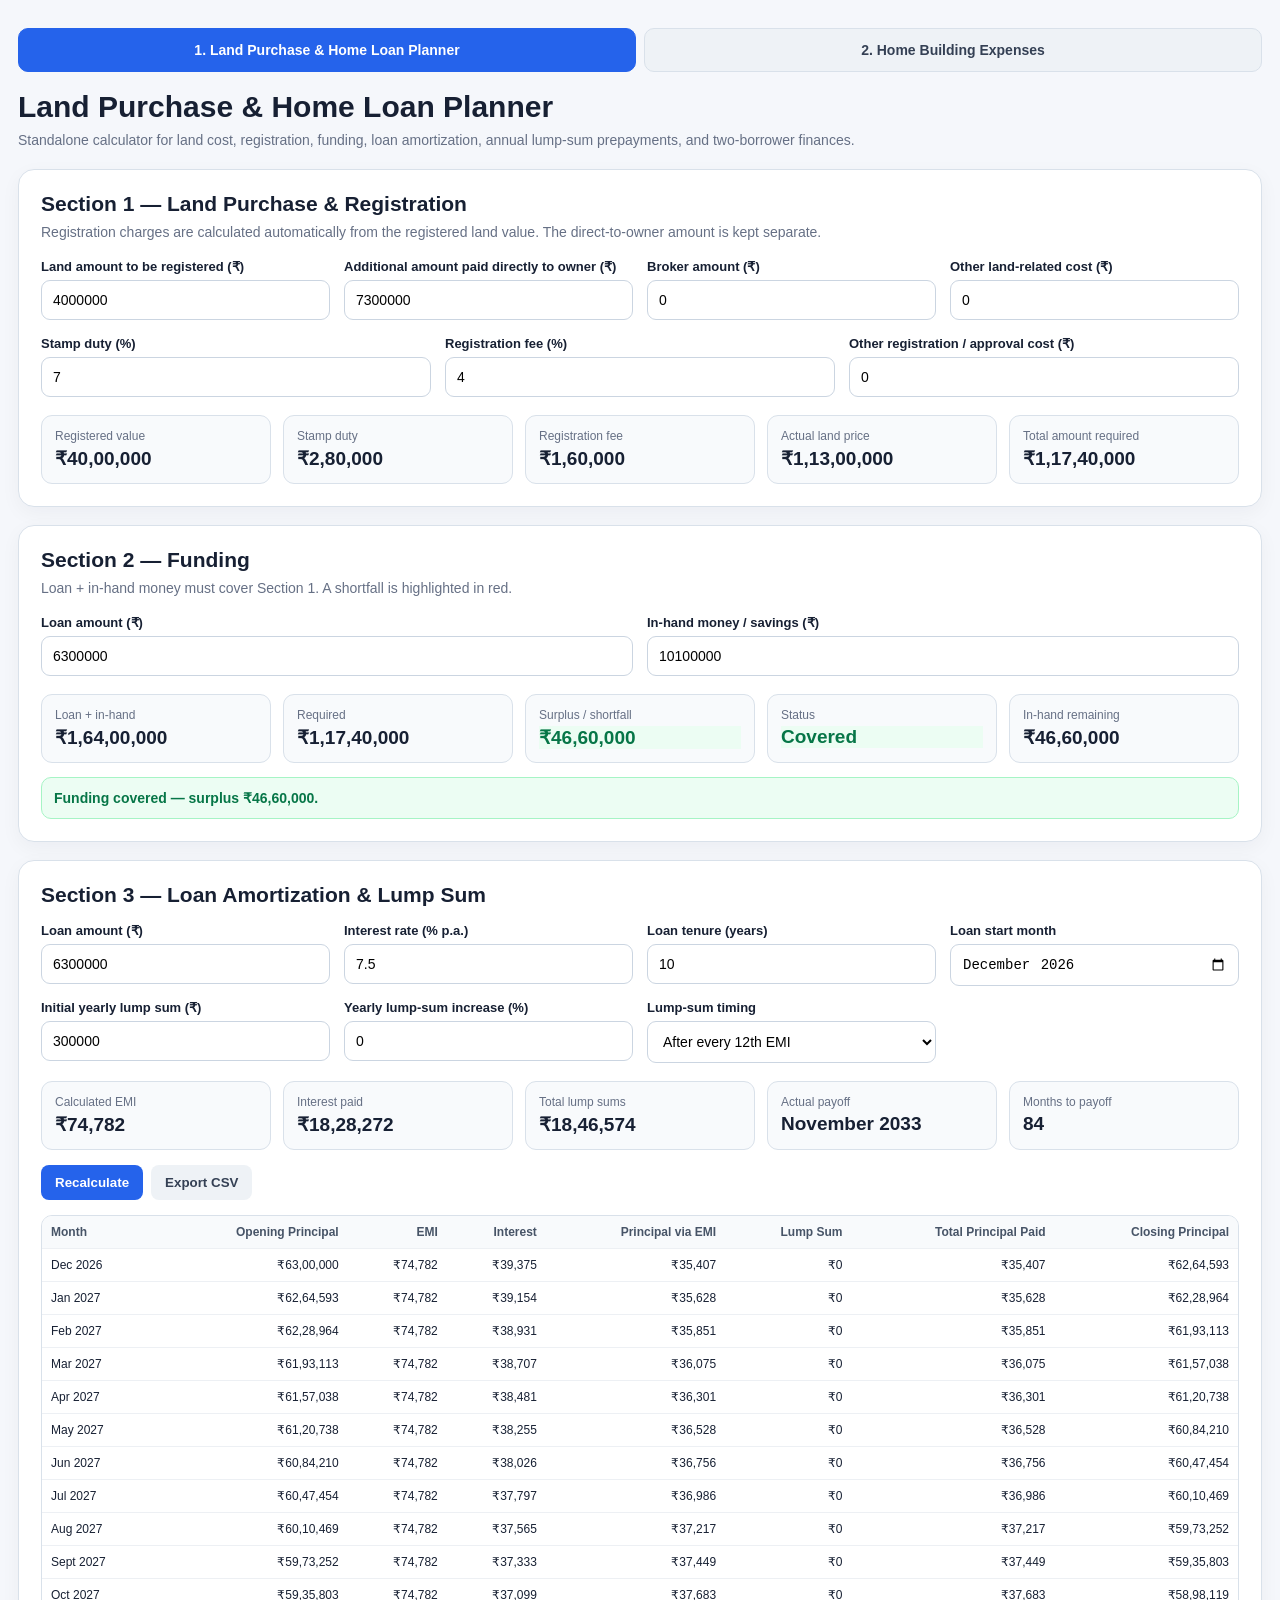
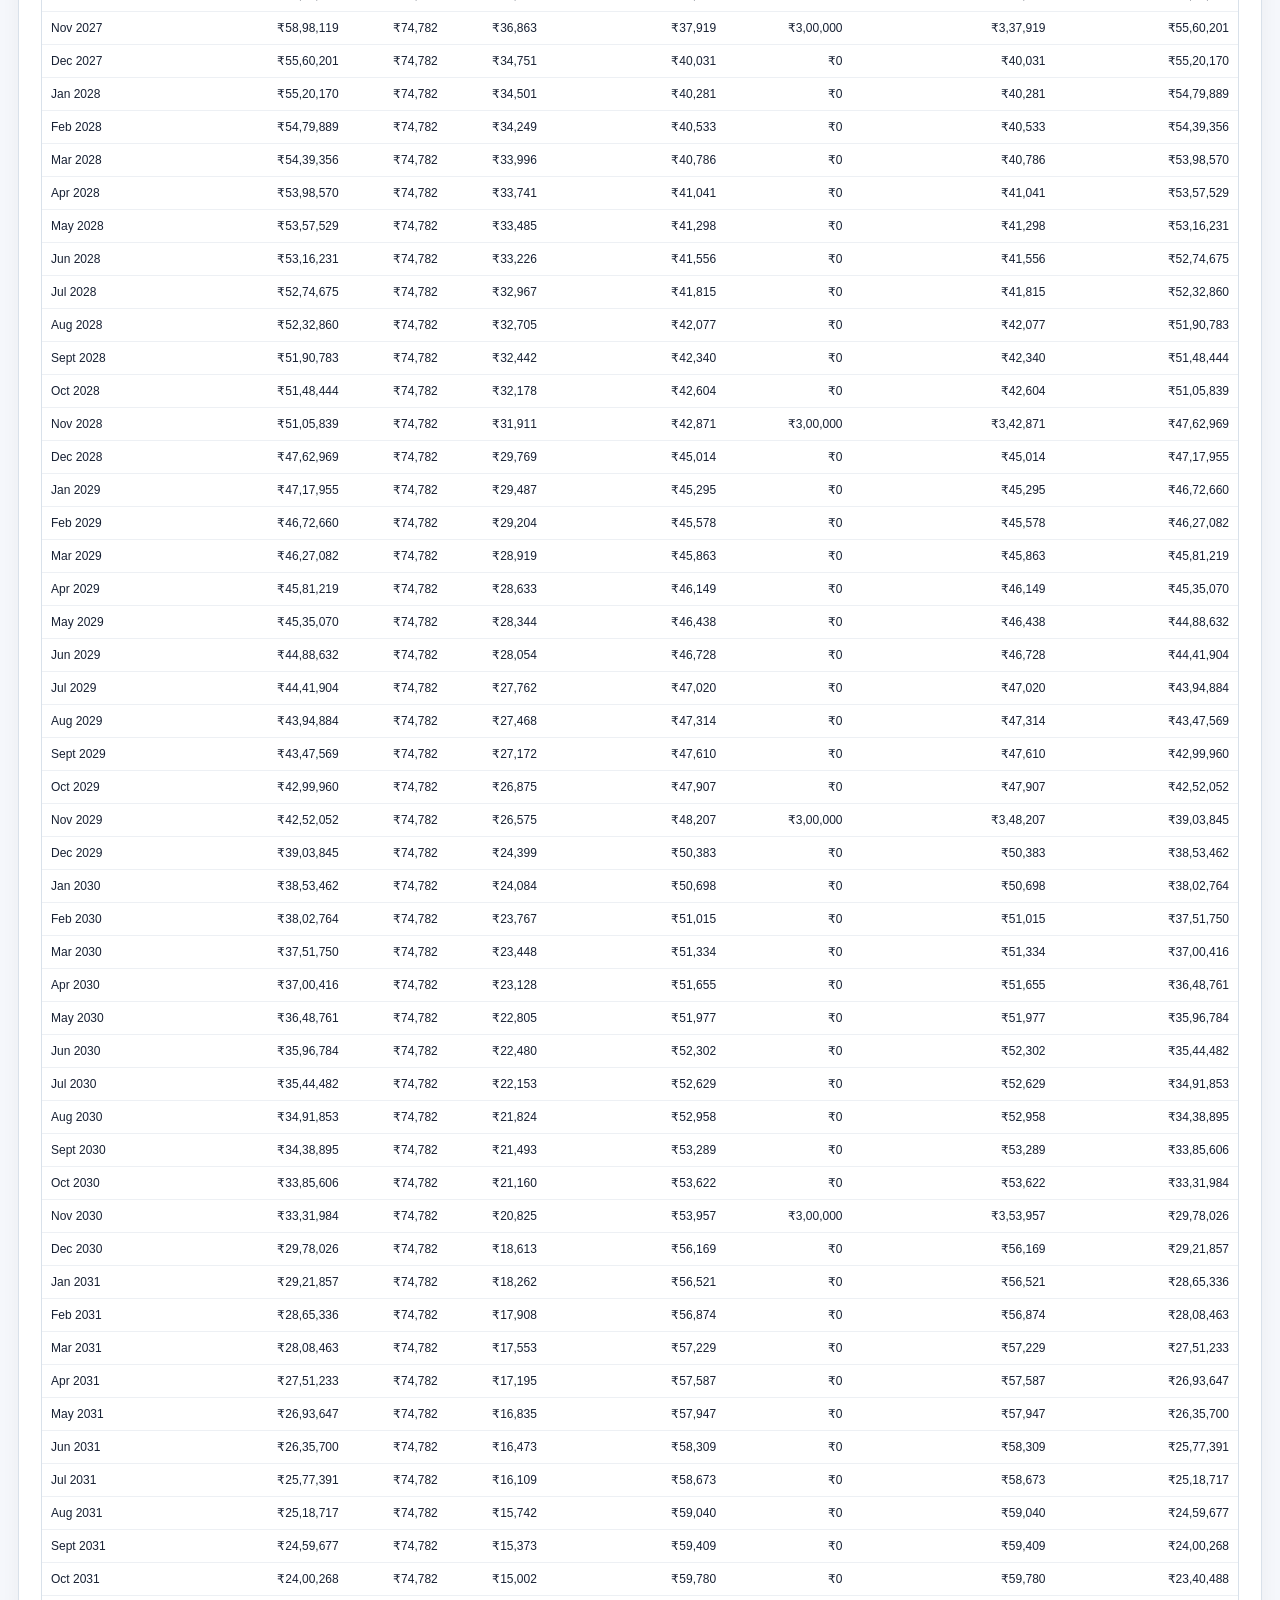
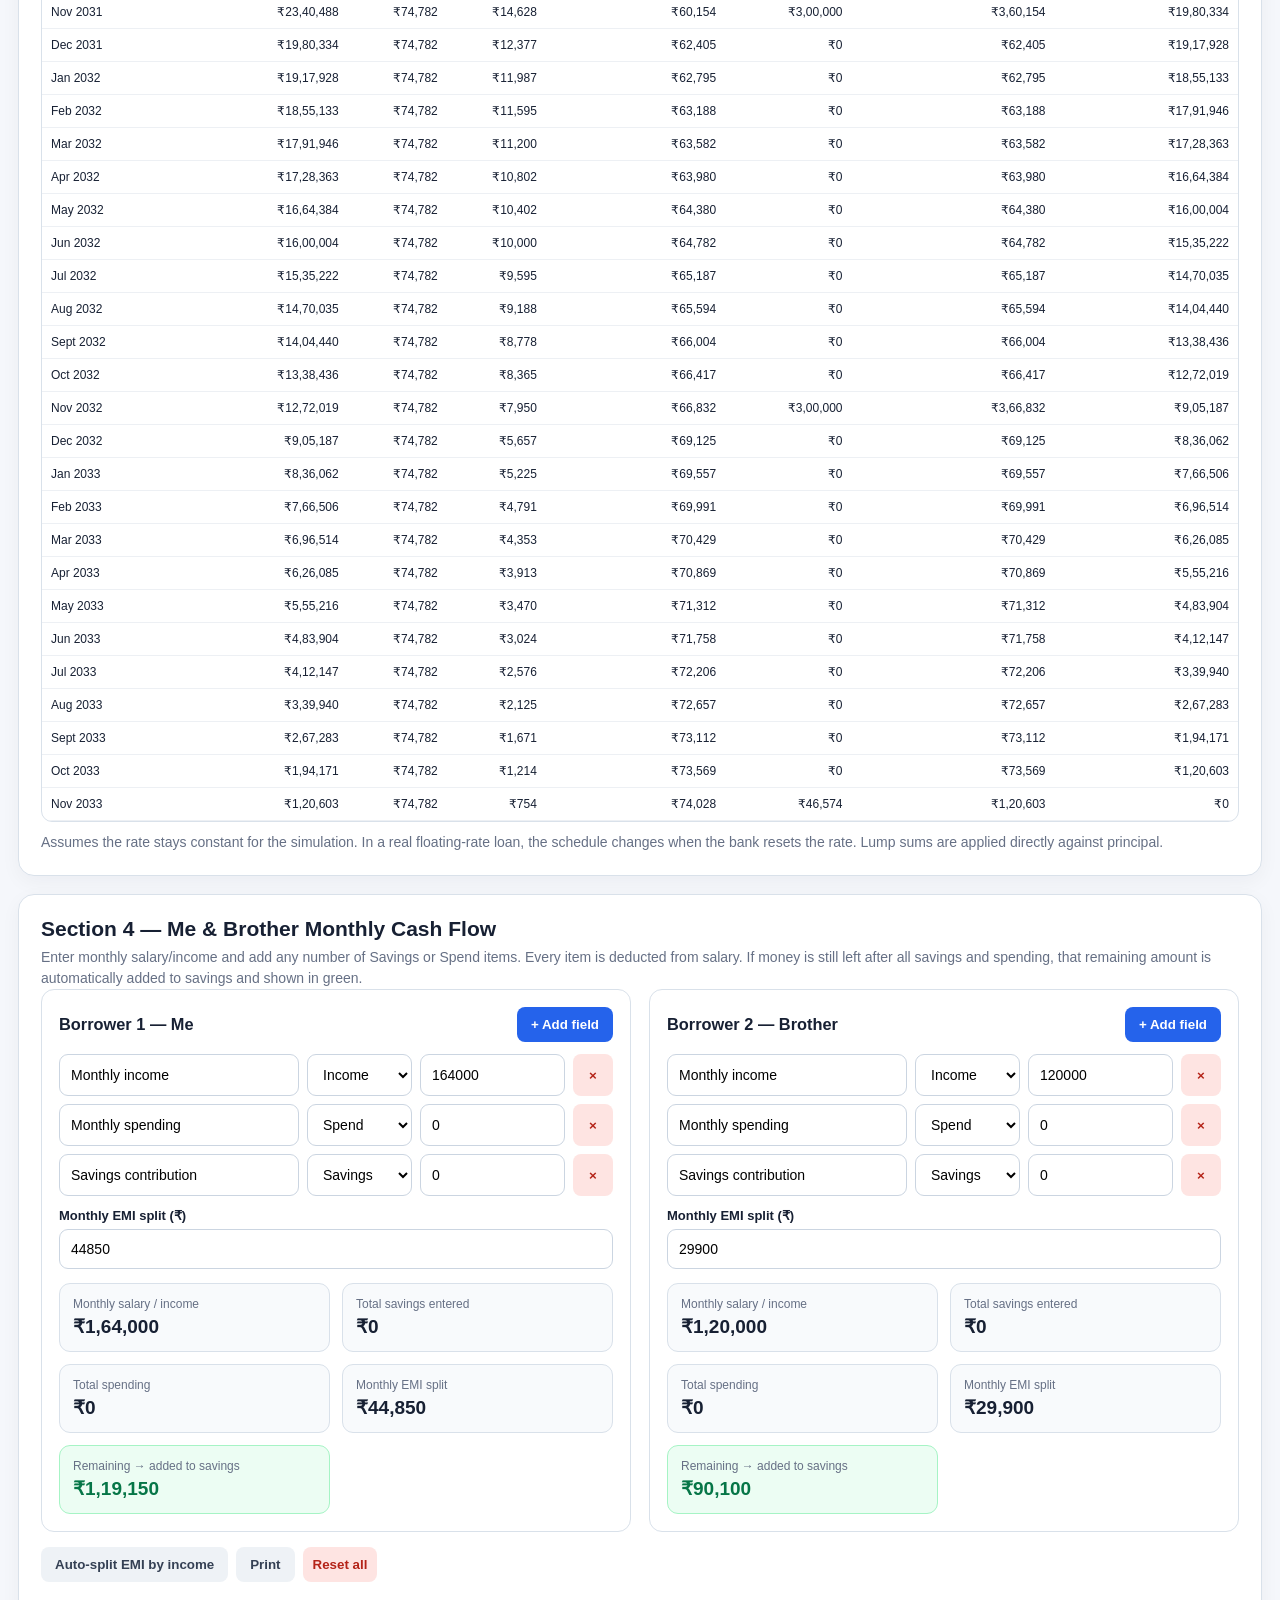
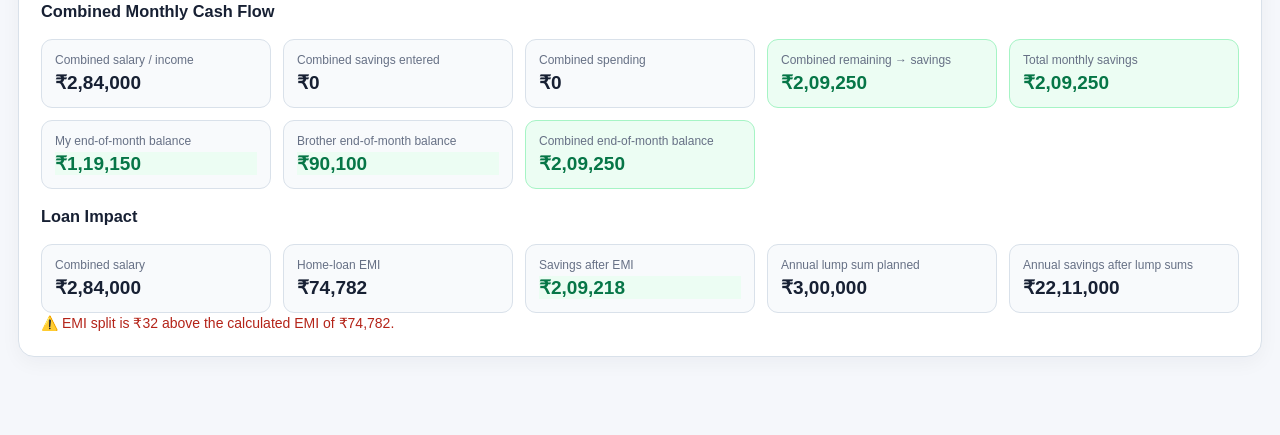
==== land_home_loan_planner.html @ 22c87922 "Add files via upload" ====
<!doctype html>
<html lang="en">
<head>
<meta charset="utf-8">
<meta name="viewport" content="width=device-width,initial-scale=1">
<title>Land & Home Loan Planner</title>
<style>
:root{--bg:#f5f7fb;--card:#fff;--ink:#172033;--muted:#667085;--line:#d9e1ea;--blue:#2563eb;--green:#067647;--red:#b42318}
*{box-sizing:border-box}body{margin:0;background:var(--bg);color:var(--ink);font:14px Segoe UI,Arial,sans-serif}.wrap{max-width:1300px;margin:0 auto;padding:28px 18px 60px}
h1{margin:0 0 6px;font-size:30px}h2{margin:0 0 6px;font-size:21px}.sub,.note{color:var(--muted);line-height:1.5}.section{background:var(--card);border:1px solid var(--line);border-radius:16px;padding:22px;margin:18px 0;box-shadow:0 6px 20px #1018280b}
.grid{display:grid;grid-template-columns:repeat(4,1fr);gap:14px;margin-top:16px}.grid2{display:grid;grid-template-columns:repeat(2,1fr);gap:14px;margin-top:16px}.grid3{display:grid;grid-template-columns:repeat(3,1fr);gap:14px;margin-top:16px}
label{display:block;font-weight:650;font-size:13px;margin-bottom:6px}input,select{width:100%;padding:11px;border:1px solid #cbd5e1;border-radius:9px;background:#fff;font-size:14px}
.summary{display:grid;grid-template-columns:repeat(5,1fr);gap:12px;margin-top:18px}.metric{background:#f8fafc;border:1px solid var(--line);border-radius:11px;padding:13px}.metric .l{font-size:12px;color:var(--muted)}.metric .v{font-size:19px;font-weight:750;margin-top:4px}.good{color:var(--green)!important;background:#ecfdf3!important;border-color:#a6f4c5!important}.bad{color:var(--red)!important;background:#fef3f2!important;border-color:#fecdca!important}
.status{margin-top:14px;padding:12px;border-radius:10px;font-weight:650}.status.good{color:var(--green);background:#ecfdf3;border:1px solid #a6f4c5}.status.bad{color:var(--red);background:#fef3f2;border:1px solid #fecdca}
.toolbar{display:flex;gap:8px;margin:15px 0;flex-wrap:wrap}button{border:0;border-radius:8px;padding:10px 14px;font-weight:700;background:var(--blue);color:#fff;cursor:pointer}button.secondary{background:#eef2f6;color:#344054}button.danger{background:#fee4e2;color:var(--red);padding:7px 10px}
.table{overflow:auto;border:1px solid var(--line);border-radius:11px}table{border-collapse:collapse;width:100%;min-width:1000px}th,td{padding:9px;border-bottom:1px solid #edf0f4;text-align:right;font-size:12px;white-space:nowrap}th{background:#f8fafc;color:#475467;position:sticky;top:0}th:first-child,td:first-child{text-align:left}.total td{font-weight:800;background:#f8fafc}
.people{display:grid;grid-template-columns:1fr 1fr;gap:18px}.person{border:1px solid var(--line);border-radius:13px;padding:17px}.head{display:flex;justify-content:space-between;align-items:center;margin-bottom:12px}.head h3{margin:0}.row{display:grid;grid-template-columns:1fr 105px 145px 40px;gap:8px;margin:8px 0}
html{-webkit-text-size-adjust:100%;overflow-y:scroll}.wrap>*{min-width:0}.person,.grid>div,.grid2>div,.grid3>div{min-width:0}
.nav{display:flex;gap:8px;margin:0 0 18px;flex-wrap:wrap}.nav a{flex:1 1 240px;text-align:center;padding:13px 16px;border-radius:10px;font-weight:700;text-decoration:none;background:#eef2f6;color:#344054;border:1px solid var(--line)}.nav a.active{background:var(--blue);color:#fff;border-color:var(--blue)}.nav a:focus-visible,button:focus-visible,input:focus-visible,select:focus-visible{outline:3px solid #93c5fd;outline-offset:1px}
@media(max-width:1000px){.grid,.summary{grid-template-columns:repeat(2,1fr)}.people{grid-template-columns:1fr}.wrap{padding:20px 14px 48px}}
@media(max-width:600px){.grid,.grid2,.grid3,.summary{grid-template-columns:1fr}.section{padding:16px;border-radius:12px}h1{font-size:23px}h2{font-size:18px}input,select{font-size:16px;min-height:44px}button{min-height:44px}.toolbar button{flex:1 1 140px}.metric .v{font-size:17px}.row{grid-template-columns:1fr 1fr 44px}.row input:first-child{grid-column:1/-1}.person .summary{grid-template-columns:1fr!important}}
@media print{.nav,.toolbar{display:none}body{background:#fff}.section{box-shadow:none;break-inside:avoid}}
</style>
</head>
<body>
<div class="wrap">
<nav class="nav" aria-label="Pages">
<a class="active" href="land_home_loan_planner.html" aria-current="page">1. Land Purchase &amp; Home Loan Planner</a>
<a href="home_building_expenses.html">2. Home Building Expenses</a>
</nav>
<h1>Land Purchase & Home Loan Planner</h1>
<div class="sub">Standalone calculator for land cost, registration, funding, loan amortization, annual lump-sum prepayments, and two-borrower finances.</div>

<section class="section">
<h2>Section 1 — Land Purchase & Registration</h2>
<div class="note">Registration charges are calculated automatically from the registered land value. The direct-to-owner amount is kept separate.</div>
<div class="grid">
<div><label>Land amount to be registered (₹)</label><input id="registered" type="number" value="4000000"></div>
<div><label>Additional amount paid directly to owner (₹)</label><input id="direct" type="number" value="7300000"></div>
<div><label>Broker amount (₹)</label><input id="broker" type="number" value="0"></div>
<div><label>Other land-related cost (₹)</label><input id="otherLand" type="number" value="0"></div>
</div>
<div class="grid3">
<div><label>Stamp duty (%)</label><input id="stamp" type="number" step=".01" value="7"></div>
<div><label>Registration fee (%)</label><input id="regfee" type="number" step=".01" value="4"></div>
<div><label>Other registration / approval cost (₹)</label><input id="otherReg" type="number" value="0"></div>
</div>
<div class="summary">
<div class="metric"><div class="l">Registered value</div><div class="v" id="sReg">₹0</div></div>
<div class="metric"><div class="l">Stamp duty</div><div class="v" id="sStamp">₹0</div></div>
<div class="metric"><div class="l">Registration fee</div><div class="v" id="sFee">₹0</div></div>
<div class="metric"><div class="l">Actual land price</div><div class="v" id="sLand">₹0</div></div>
<div class="metric"><div class="l">Total amount required</div><div class="v" id="sTotal">₹0</div></div>
</div>
</section>

<section class="section">
<h2>Section 2 — Funding</h2>
<div class="note">Loan + in-hand money must cover Section 1. A shortfall is highlighted in red.</div>
<div class="grid2">
<div><label>Loan amount (₹)</label><input id="loanFund" type="number" value="6300000"></div>
<div><label>In-hand money / savings (₹)</label><input id="cash" type="number" value="10100000"></div>
</div>
<div class="summary">
<div class="metric"><div class="l">Loan + in-hand</div><div class="v" id="sFunds">₹0</div></div>
<div class="metric"><div class="l">Required</div><div class="v" id="sReq">₹0</div></div>
<div class="metric"><div class="l">Surplus / shortfall</div><div class="v" id="sGap">₹0</div></div>
<div class="metric"><div class="l">Status</div><div class="v" id="sStatus">—</div></div>
<div class="metric"><div class="l">In-hand remaining</div><div class="v" id="sRemain">₹0</div></div>
</div>
<div id="fundStatus" class="status good">—</div>
</section>

<section class="section">
<h2>Section 3 — Loan Amortization & Lump Sum</h2>
<div class="grid">
<div><label>Loan amount (₹)</label><input id="loan" type="number" value="6300000"></div>
<div><label>Interest rate (% p.a.)</label><input id="rate" type="number" step=".01" value="7.5"></div>
<div><label>Loan tenure (years)</label><input id="years" type="number" value="10"></div>
<div><label>Loan start month</label><input id="start" type="month" value="2026-12"></div>
<div><label>Initial yearly lump sum (₹)</label><input id="lump" type="number" value="300000"></div>
<div><label>Yearly lump-sum increase (%)</label><input id="increase" type="number" step=".1" min="0" max="100" value="0"></div>
<div><label>Lump-sum timing</label><select id="timing"><option value="anniversary">After every 12th EMI</option><option value="calendar">After December EMI</option></select></div>
</div>
<div class="summary">
<div class="metric"><div class="l">Calculated EMI</div><div class="v" id="emi">₹0</div></div>
<div class="metric"><div class="l">Interest paid</div><div class="v" id="interest">₹0</div></div>
<div class="metric"><div class="l">Total lump sums</div><div class="v" id="lumpTotal">₹0</div></div>
<div class="metric"><div class="l">Actual payoff</div><div class="v" id="payoff">—</div></div>
<div class="metric"><div class="l">Months to payoff</div><div class="v" id="months">—</div></div>
</div>
<div class="toolbar"><button onclick="calculate()">Recalculate</button><button class="secondary" onclick="csv()">Export CSV</button></div>
<div class="table"><table id="amort"><thead><tr>
<th>Month</th><th>Opening Principal</th><th>EMI</th><th>Interest</th><th>Principal via EMI</th><th>Lump Sum</th><th>Total Principal Paid</th><th>Closing Principal</th>
</tr></thead><tbody></tbody></table></div>
<div class="note" style="margin-top:10px">Assumes the rate stays constant for the simulation. In a real floating-rate loan, the schedule changes when the bank resets the rate. Lump sums are applied directly against principal.</div>
</section>

<section class="section">
<h2>Section 4 — Me & Brother Monthly Cash Flow</h2>
<div class="note">Enter monthly salary/income and add any number of Savings or Spend items. Every item is deducted from salary. If money is still left after all savings and spending, that remaining amount is automatically added to savings and shown in green.</div>

<div class="people">
<div class="person">
  <div class="head"><h3>Borrower 1 — Me</h3><button onclick="addRow('me')">+ Add field</button></div>
  <div id="meRows"></div>
  <div style="margin-top:12px"><label>Monthly EMI split (₹)</label><input id="meEmiInput" type="number" min="0" step="1000" value="44850" oninput="refreshCashFlow()"></div>
  <div class="summary" style="grid-template-columns:repeat(2,1fr);margin-top:14px">
    <div class="metric"><div class="l">Monthly salary / income</div><div class="v" id="meIncome">₹0</div></div>
    <div class="metric"><div class="l">Total savings entered</div><div class="v" id="meSavings">₹0</div></div>
    <div class="metric"><div class="l">Total spending</div><div class="v" id="meSpend">₹0</div></div>
    <div class="metric"><div class="l">Monthly EMI split</div><div class="v" id="meEmiSplit">₹0</div></div>
    <div class="metric good"><div class="l">Remaining → added to savings</div><div class="v" id="meRemaining">₹0</div></div>
  </div>
</div>

<div class="person">
  <div class="head"><h3>Borrower 2 — Brother</h3><button onclick="addRow('brother')">+ Add field</button></div>
  <div id="brotherRows"></div>
  <div style="margin-top:12px"><label>Monthly EMI split (₹)</label><input id="brotherEmiInput" type="number" min="0" step="1000" value="29900" oninput="refreshCashFlow()"></div>
  <div class="summary" style="grid-template-columns:repeat(2,1fr);margin-top:14px">
    <div class="metric"><div class="l">Monthly salary / income</div><div class="v" id="brotherIncome">₹0</div></div>
    <div class="metric"><div class="l">Total savings entered</div><div class="v" id="brotherSavings">₹0</div></div>
    <div class="metric"><div class="l">Total spending</div><div class="v" id="brotherSpend">₹0</div></div>
    <div class="metric"><div class="l">Monthly EMI split</div><div class="v" id="brotherEmiSplit">₹0</div></div>
    <div class="metric good"><div class="l">Remaining → added to savings</div><div class="v" id="brotherRemaining">₹0</div></div>
  </div>
</div>
</div>

<div class="toolbar"><button class="secondary" onclick="splitEmi()">Auto-split EMI by income</button><button class="secondary" onclick="window.print()">Print</button><button class="danger" onclick="resetAll()">Reset all</button></div>
<div style="margin-top:20px">
<h3>Combined Monthly Cash Flow</h3>
<div class="summary">
  <div class="metric"><div class="l">Combined salary / income</div><div class="v" id="combinedIncome">₹0</div></div>
  <div class="metric"><div class="l">Combined savings entered</div><div class="v" id="combinedSavings">₹0</div></div>
  <div class="metric"><div class="l">Combined spending</div><div class="v" id="combinedSpend">₹0</div></div>
  <div class="metric good"><div class="l">Combined remaining → savings</div><div class="v" id="combinedRemaining">₹0</div></div>
  <div class="metric good"><div class="l">Total monthly savings</div><div class="v" id="totalMonthlySavings">₹0</div></div>
  <div class="metric"><div class="l">My end-of-month balance</div><div class="v" id="finalMe">₹0</div></div>
  <div class="metric"><div class="l">Brother end-of-month balance</div><div class="v" id="finalBrother">₹0</div></div>
  <div class="metric good"><div class="l">Combined end-of-month balance</div><div class="v" id="finalCombined">₹0</div></div>
</div>
</div>

<div style="margin-top:18px">
<h3>Loan Impact</h3>
<div class="summary">
  <div class="metric"><div class="l">Combined salary</div><div class="v" id="cfSalary">₹0</div></div>
  <div class="metric"><div class="l">Home-loan EMI</div><div class="v" id="cfEmi">₹0</div></div>
  <div class="metric"><div class="l">Savings after EMI</div><div class="v" id="cfAfterEmi">₹0</div></div>
  <div class="metric"><div class="l">Annual lump sum planned</div><div class="v" id="cfLump">₹0</div></div>
  <div class="metric"><div class="l">Annual savings after lump sums</div><div class="v" id="cfAnnualAfter">₹0</div></div>
</div>
</div>
</section>
</div>

<script>
const $=id=>document.getElementById(id);
const n=id=>Number($(id).value)||0;
const money=x=>new Intl.NumberFormat('en-IN',{style:'currency',currency:'INR',maximumFractionDigits:0}).format(Math.round(x||0));

function totalRequired(){
 const r=n('registered'), d=n('direct'), b=n('broker'), o=n('otherLand');
 const sd=r*n('stamp')/100, rf=r*n('regfee')/100, or=n('otherReg');
 $('sReg').textContent=money(r);$('sStamp').textContent=money(sd);$('sFee').textContent=money(rf);
 $('sLand').textContent=money(r+d);
 const t=r+d+b+o+sd+rf+or;$('sTotal').textContent=money(t);return t;
}
function funding(){
 const t=totalRequired(), funds=n('loanFund')+n('cash'), gap=funds-t;
 $('sFunds').textContent=money(funds);$('sReq').textContent=money(t);$('sGap').textContent=money(gap);
 $('sStatus').textContent=gap>=0?'Covered':'Shortfall';$('sStatus').className='v '+(gap>=0?'good':'bad');
 $('sGap').className='v '+(gap>=0?'good':'bad');$('sRemain').textContent=money(Math.max(0,n('cash')-Math.max(0,t-n('loanFund'))));
 const st=$('fundStatus');st.className='status '+(gap>=0?'good':'bad');
 st.textContent=gap>=0?`Funding covered — surplus ${money(gap)}.`:`Funding shortfall — additional ${money(-gap)} required.`;
}

function calculate(){
 const P=n('loan'), annual=n('rate'), N=Math.max(1,Math.floor(n('years')*12)), r=annual/1200;
 const emi=r===0?P/N:P*r*Math.pow(1+r,N)/(Math.pow(1+r,N)-1);
 $('emi').textContent=money(emi); $('loanFund').value=P;
 const [y,m]=($('start').value||'2026-12').split('-').map(Number);
 let bal=P, rows=[], ti=0, tl=0;
 const base=n('lump'), inc=n('increase'), timing=$('timing').value;
 for(let i=1;i<=N && bal>0.005;i++){
   const dt=new Date(y,m-1+i-1,1), opening=bal, interest=bal*r;
   const pay=Math.min(emi,bal+interest), principal=Math.max(0,pay-interest);
   bal=Math.max(0,bal-principal);
   let ls=0, apply=timing==='anniversary' ? i%12===0 : dt.getMonth()===11;
   if(apply && bal>0.005){
     const idx=timing==='anniversary'?Math.floor(i/12)-1:Math.max(0,dt.getFullYear()-y);
     ls=Math.min(base*Math.pow(1+inc/100,idx),bal);bal-=ls;
   }
   ti+=interest;tl+=ls;
   rows.push({dt,opening,pay,interest,principal,ls,closing:bal});
 }
 const tb=$('amort').querySelector('tbody');tb.innerHTML='';
 rows.forEach(x=>{const tr=document.createElement('tr');tr.innerHTML=
 `<td>${x.dt.toLocaleDateString('en-IN',{month:'short',year:'numeric'})}</td>
 <td>${money(x.opening)}</td><td>${money(x.pay)}</td><td>${money(x.interest)}</td>
 <td>${money(x.principal)}</td><td>${money(x.ls)}</td><td>${money(x.principal+x.ls)}</td><td>${money(x.closing)}</td>`;
 tb.appendChild(tr)});
 $('interest').textContent=money(ti);$('lumpTotal').textContent=money(tl);
 const last=rows[rows.length-1];$('payoff').textContent=last?last.dt.toLocaleDateString('en-IN',{month:'long',year:'numeric'}):'—';
 $('months').textContent=rows.length; refreshCashFlow(emi);
 funding();
 window._rows=rows;
}

const people={me:[],brother:[]};

function addRow(p,label='',value=0,type='spend'){
  people[p].push({label,value:Number(value)||0,type});
  render(p);
}

function render(p){
  const box=$(p+'Rows'); box.innerHTML='';
  people[p].forEach((r,i)=>{
    const d=document.createElement('div'); d.className='row';
    d.innerHTML=`<input placeholder="e.g. Rent / SIP / groceries / insurance" value="${escapeAttr(r.label)}">
      <select><option value="income" ${r.type==='income'?'selected':''}>Income</option>
      <option value="spend" ${r.type==='spend'?'selected':''}>Spend</option>
      <option value="savings" ${r.type==='savings'?'selected':''}>Savings</option></select>
      <input type="number" min="0" step="1000" value="${r.value}">
      <button class="danger">×</button>`;
    d.children[0].oninput=e=>{r.label=e.target.value;refreshCashFlow();};
    d.children[1].onchange=e=>{r.type=e.target.value;refreshCashFlow();};
    d.children[2].oninput=e=>{r.value=Number(e.target.value)||0;refreshCashFlow();};
    d.children[0].onchange=e=>{r.label=e.target.value;refreshCashFlow();};
    d.children[3].onclick=()=>{people[p].splice(i,1);render(p);refreshCashFlow()};
    box.appendChild(d);
  });
  refreshCashFlow();
}

function escapeAttr(s){
  return String(s).replace(/&/g,'&amp;').replace(/"/g,'&quot;').replace(/</g,'&lt;').replace(/>/g,'&gt;');
}

function income(p){
  return people[p]
    .filter(r=>r.type==='income')
    .reduce((a,r)=>a+r.value,0);
}

function cashFlow(p){
  const inc=income(p);
  const savings=people[p].filter(r=>r.type==='savings').reduce((a,r)=>a+r.value,0);
  const spend=people[p].filter(r=>r.type==='spend').reduce((a,r)=>a+r.value,0);
  const remaining=Math.max(0,inc-savings-spend);
  const over=Math.max(0,savings+spend-inc);
  return {inc,savings,spend,remaining,over,totalSavings:savings+remaining};
}

function refreshCashFlow(emiOverride){
  if(typeof emiOverride!=='number') emiOverride=undefined;
  const me=cashFlow('me'), bro=cashFlow('brother');
  const meEmi=Number($('meEmiInput')?.value)||0;
  const broEmi=Number($('brotherEmiInput')?.value)||0;
  const emi=emiOverride ?? loanPreview();

  // End-of-month balance = salary - spend - explicit savings - EMI share.
  // Any positive remainder is the person's additional savings.
  const meEnd=me.inc-me.savings-me.spend-meEmi;
  const broEnd=bro.inc-bro.savings-bro.spend-broEmi;
  const combinedEnd=meEnd+broEnd;

  $('meIncome').textContent=money(me.inc);
  $('meSavings').textContent=money(me.savings);
  $('meSpend').textContent=money(me.spend);
  if($('meEmiSplit')) $('meEmiSplit').textContent=money(meEmi);
  $('meRemaining').textContent=money(Math.max(0,meEnd));
  $('meRemaining').className='v '+(meEnd>=0?'good':'bad');
  if(meEnd<0) $('meRemaining').textContent=`Short by ${money(-meEnd)}`;

  $('brotherIncome').textContent=money(bro.inc);
  $('brotherSavings').textContent=money(bro.savings);
  $('brotherSpend').textContent=money(bro.spend);
  if($('brotherEmiSplit')) $('brotherEmiSplit').textContent=money(broEmi);
  $('brotherRemaining').textContent=money(Math.max(0,broEnd));
  $('brotherRemaining').className='v '+(broEnd>=0?'good':'bad');
  if(broEnd<0) $('brotherRemaining').textContent=`Short by ${money(-broEnd)}`;

  const combinedIncome=me.inc+bro.inc;
  const combinedSavings=me.savings+bro.savings;
  const combinedSpend=me.spend+bro.spend;
  const combinedEmi=meEmi+broEmi;

  $('combinedIncome').textContent=money(combinedIncome);
  $('combinedSavings').textContent=money(combinedSavings);
  $('combinedSpend').textContent=money(combinedSpend);
  $('combinedRemaining').textContent=money(Math.max(0,combinedEnd));
  $('combinedRemaining').className='v '+(combinedEnd>=0?'good':'bad');
  if(combinedEnd<0) $('combinedRemaining').textContent=`Short by ${money(-combinedEnd)}`;

  // Total monthly savings includes explicit savings + the remaining cash after EMI.
  $('totalMonthlySavings').textContent=money(combinedSavings+Math.max(0,combinedEnd));

  $('finalMe').textContent=money(Math.max(0,meEnd));
  $('finalMe').className='v '+(meEnd>=0?'good':'bad');
  if(meEnd<0) $('finalMe').textContent=`Short by ${money(-meEnd)}`;

  $('finalBrother').textContent=money(Math.max(0,broEnd));
  $('finalBrother').className='v '+(broEnd>=0?'good':'bad');
  if(broEnd<0) $('finalBrother').textContent=`Short by ${money(-broEnd)}`;

  $('finalCombined').textContent=money(Math.max(0,combinedEnd));
  $('finalCombined').className='v '+(combinedEnd>=0?'good':'bad');
  if(combinedEnd<0) $('finalCombined').textContent=`Short by ${money(-combinedEnd)}`;

  $('cfSalary').textContent=money(combinedIncome);
  $('cfEmi').textContent=money(emi);
  const afterEmi=combinedIncome-combinedSavings-combinedSpend-emi;
  $('cfAfterEmi').textContent=money(afterEmi);
  $('cfAfterEmi').className='v '+(afterEmi>=0?'good':'bad');
  $('cfLump').textContent=money(n('lump'));
  $('cfAnnualAfter').textContent=money((combinedSavings+Math.max(0,combinedEnd))*12-n('lump'));

  // Warn if the manually entered EMI split does not match the calculated EMI.
  const splitDiff=combinedEmi-emi;
  let splitNote=document.getElementById('emiSplitNote');
  if(!splitNote){
    splitNote=document.createElement('div');
    splitNote.id='emiSplitNote';
    splitNote.className='note';
    document.querySelector('.section:nth-of-type(4)')?.appendChild(splitNote);
  }
  if(typeof save==='function') save();
  if(Math.abs(splitDiff)>1){
    splitNote.innerHTML=`⚠️ EMI split is ${money(Math.abs(splitDiff))} ${splitDiff>0?'below':'above'} the calculated EMI of ${money(emi)}.`;
    splitNote.style.color='#b42318';
  }else{
    splitNote.innerHTML=`✓ EMI split matches the calculated loan EMI of ${money(emi)}.`;
    splitNote.style.color='#067647';
  }
}
function recalcSection4(){
  refreshCashFlow();
}

function loanPreview(){const P=n('loan'),N=Math.max(1,Math.floor(n('years')*12)),r=n('rate')/1200;return r===0?P/N:P*r*Math.pow(1+r,N)/(Math.pow(1+r,N)-1)}
function splitEmi(){
 const emi=loanPreview(), a=income('me'), b=income('brother'), tot=a+b;
 const me=tot>0?Math.round(emi*a/tot):Math.round(emi/2);
 $('meEmiInput').value=me;$('brotherEmiInput').value=Math.round(emi)-me;refreshCashFlow();
}
function csv(){
 const lines=[...$('amort').querySelectorAll('tr')].map(tr=>[...tr.children].map(td=>`"${td.textContent.trim().replaceAll('"','""').replaceAll('₹','')}"`).join(','));
 const blob=new Blob(['﻿'+lines.join('\n')],{type:'text/csv;charset=utf-8'}),a=document.createElement('a');a.href=URL.createObjectURL(blob);a.download='loan-amortization.csv';a.click();
}
const KEY='landLoanPlanner.v1';
const fieldIds=()=>[...document.querySelectorAll('input[id],select[id]')].map(x=>x.id);
function save(){
  try{
    const d={f:{},people};
    fieldIds().forEach(id=>d.f[id]=$(id).value);
    localStorage.setItem(KEY,JSON.stringify(d));
  }catch(e){}
}
function load(){
  try{
    const d=JSON.parse(localStorage.getItem(KEY)||'null');
    if(!d) return false;
    Object.entries(d.f||{}).forEach(([id,v])=>{if($(id))$(id).value=v});
    ['me','brother'].forEach(p=>{people[p]=(d.people?.[p]||[]).map(r=>({label:String(r.label||''),value:Number(r.value)||0,type:r.type||'spend'}))});
    return true;
  }catch(e){return false}
}
function resetAll(){
  if(!confirm('Reset all inputs to defaults?')) return;
  try{localStorage.removeItem(KEY)}catch(e){}
  location.reload();
}
// Loan amount is a single value: Section 2 and Section 3 stay in sync.
document.querySelectorAll('input,select').forEach(x=>{
  const handler=()=>{
    if(x.id==='loanFund') $('loan').value=x.value;
    if(x.id==='loan') $('loanFund').value=x.value;
    if(['loanFund','loan','cash','registered','direct','broker','otherLand','stamp','regfee','otherReg'].includes(x.id)) funding();
    if(['loanFund','loan','rate','years','start','lump','increase','timing'].includes(x.id)) calculate();
    if(['meEmiInput','brotherEmiInput'].includes(x.id)) refreshCashFlow();
    save();
  };
  x.addEventListener('input',handler);
  x.addEventListener('change',handler);
});
if(load()){['me','brother'].forEach(render)}
else{
  addRow('me','Monthly income',164000,'income');
  addRow('me','Monthly spending',0,'spend');
  addRow('me','Savings contribution',0,'savings');
  addRow('brother','Monthly income',120000,'income');
  addRow('brother','Monthly spending',0,'spend');
  addRow('brother','Savings contribution',0,'savings');
}
calculate();funding();
</script>
</body>
</html>
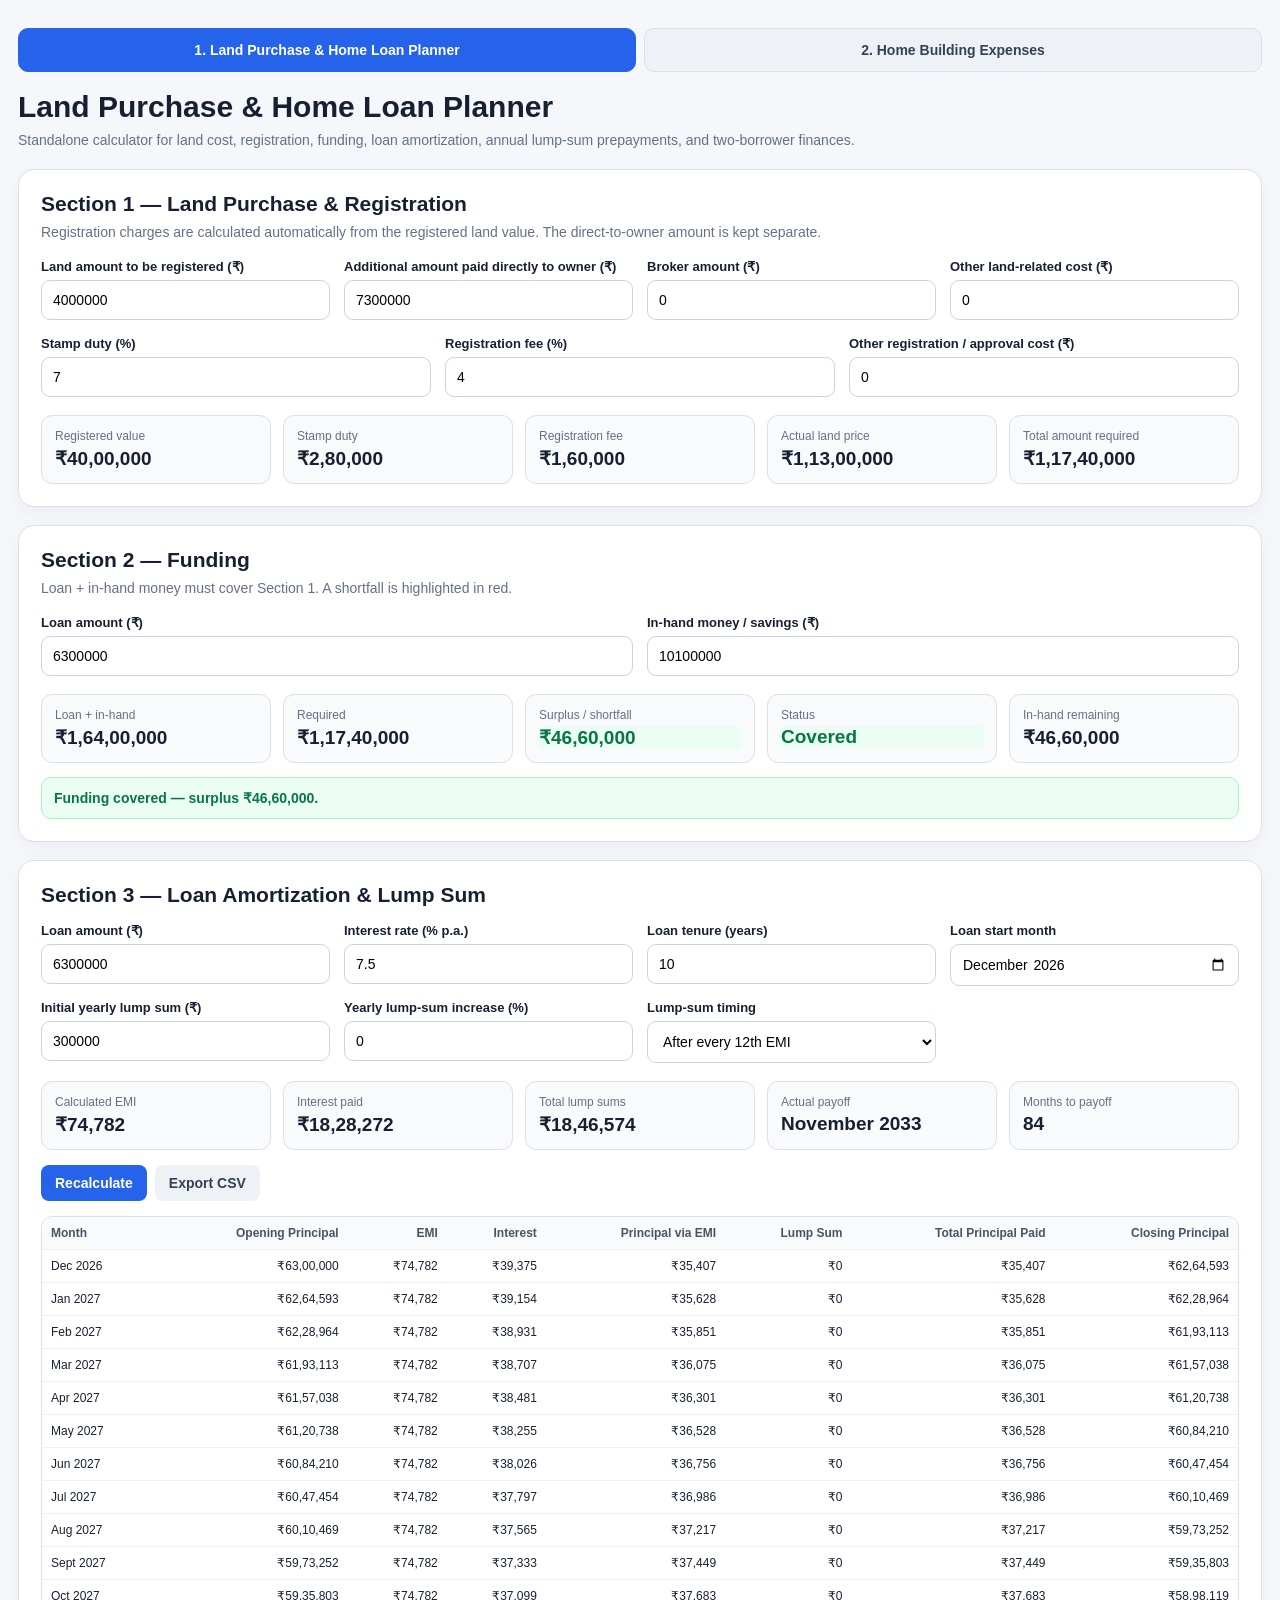
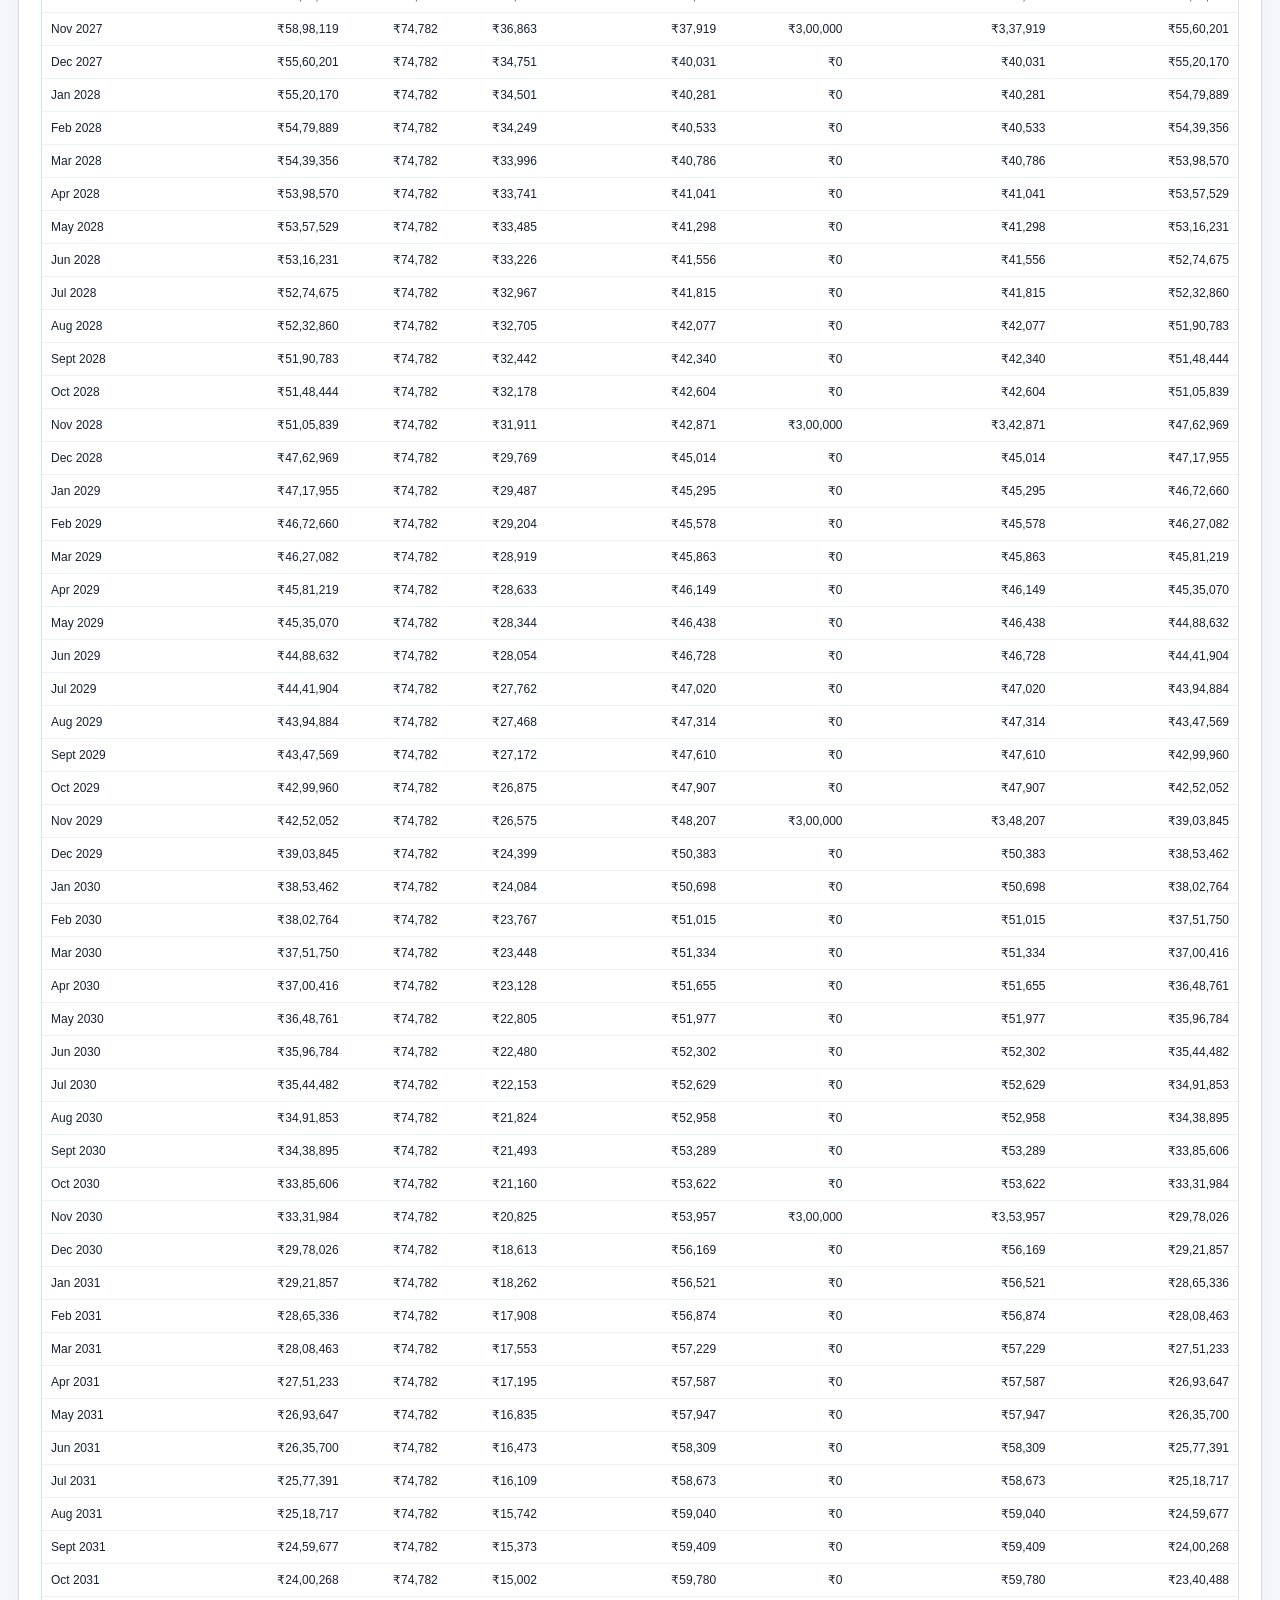
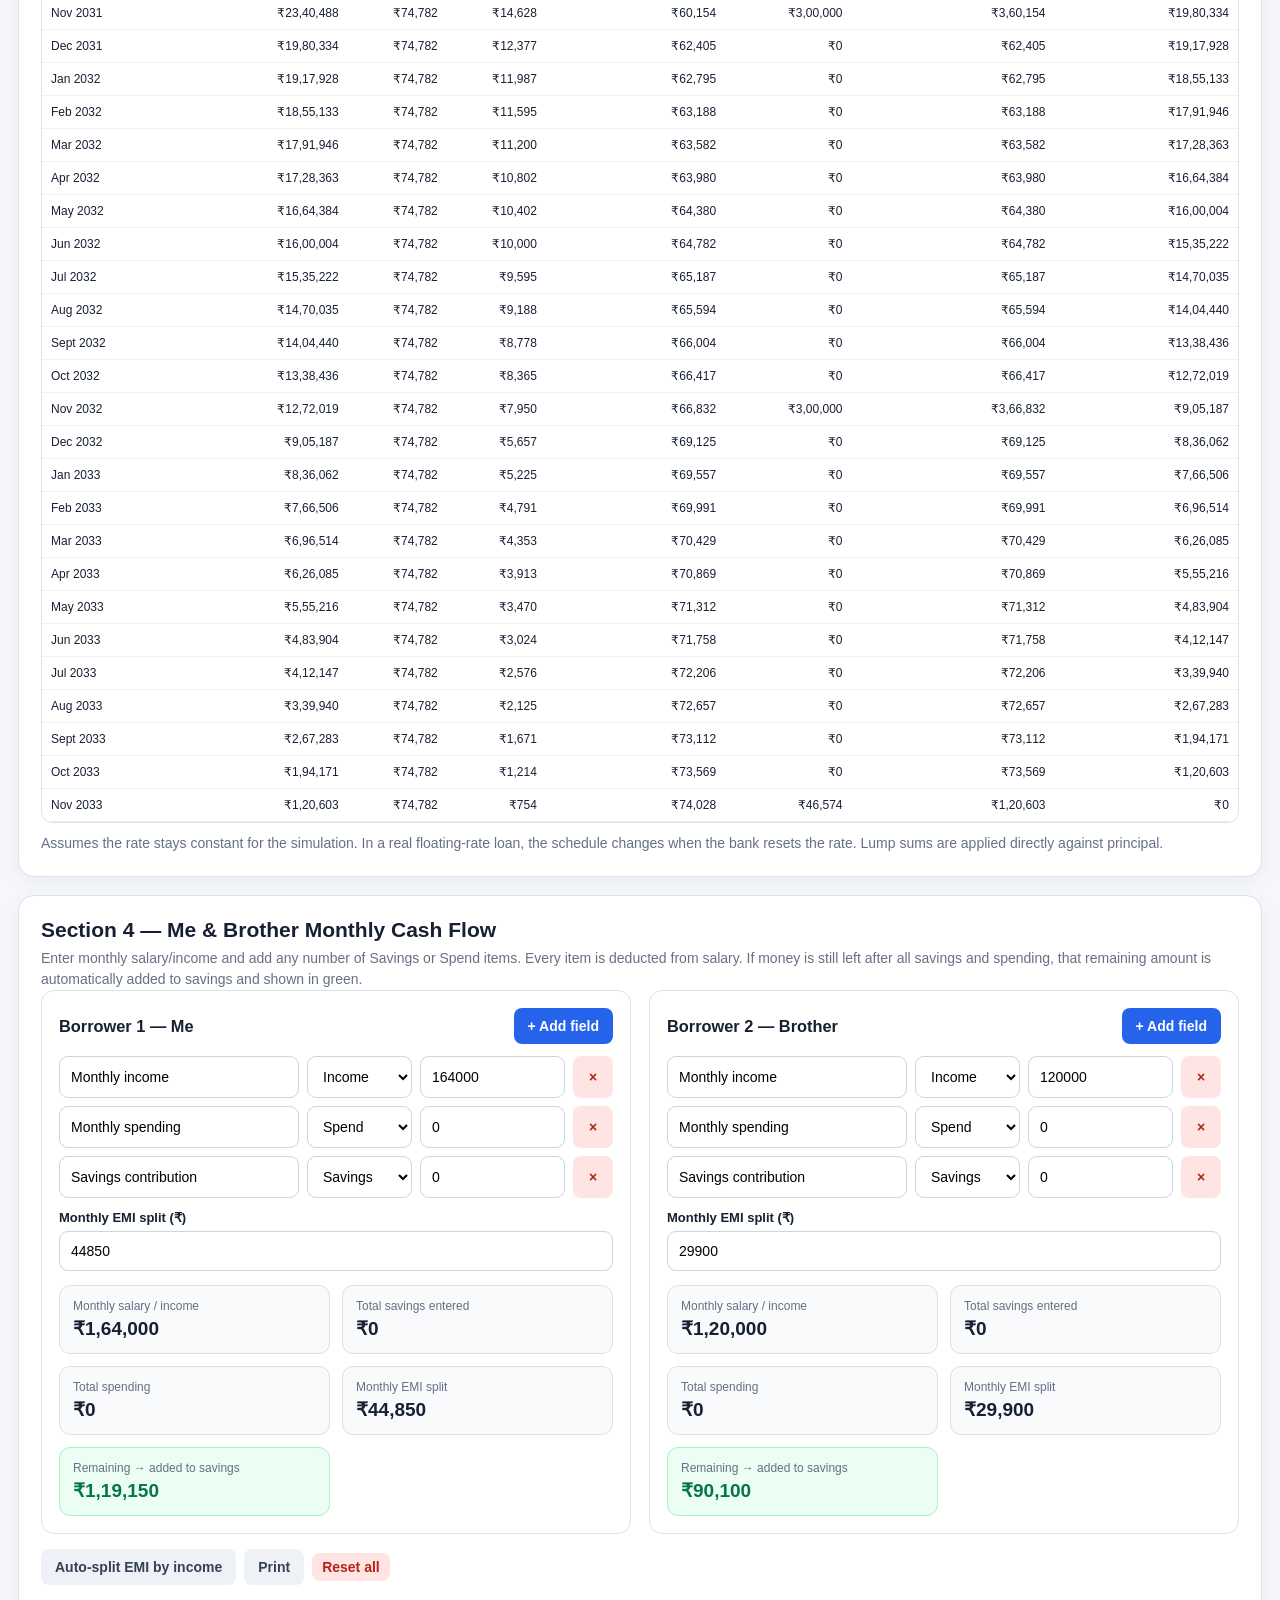
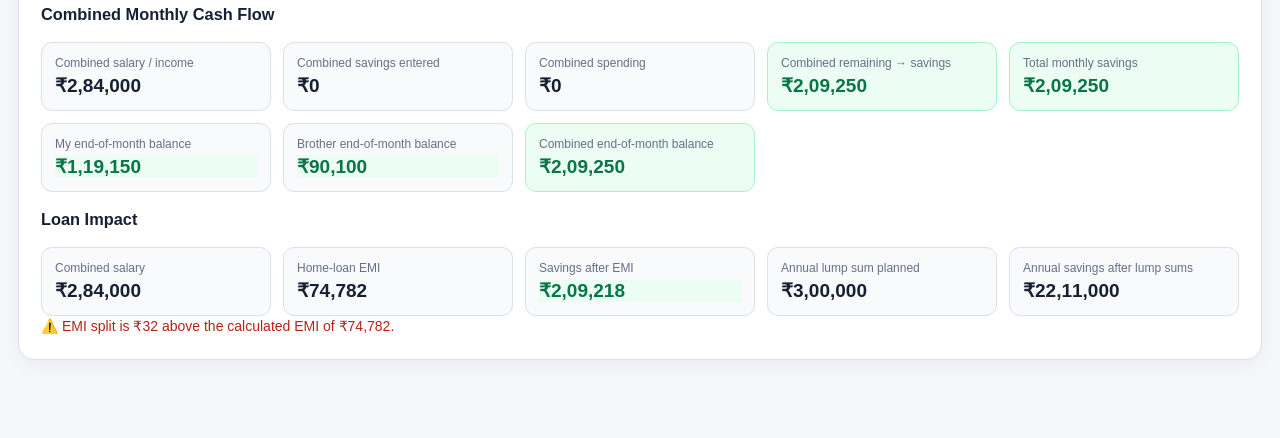
==== commit 79f2adce: "Updated file" ====
--- a/land_home_loan_planner.html
+++ b/land_home_loan_planner.html
@@ -1,402 +1,395 @@
-<!doctype html>
-<html lang="en">
-<head>
-<meta charset="utf-8">
-<meta name="viewport" content="width=device-width,initial-scale=1">
-<title>Land & Home Loan Planner</title>
-<style>
-:root{--bg:#f5f7fb;--card:#fff;--ink:#172033;--muted:#667085;--line:#d9e1ea;--blue:#2563eb;--green:#067647;--red:#b42318}
-*{box-sizing:border-box}body{margin:0;background:var(--bg);color:var(--ink);font:14px Segoe UI,Arial,sans-serif}.wrap{max-width:1300px;margin:0 auto;padding:28px 18px 60px}
-h1{margin:0 0 6px;font-size:30px}h2{margin:0 0 6px;font-size:21px}.sub,.note{color:var(--muted);line-height:1.5}.section{background:var(--card);border:1px solid var(--line);border-radius:16px;padding:22px;margin:18px 0;box-shadow:0 6px 20px #1018280b}
-.grid{display:grid;grid-template-columns:repeat(4,1fr);gap:14px;margin-top:16px}.grid2{display:grid;grid-template-columns:repeat(2,1fr);gap:14px;margin-top:16px}.grid3{display:grid;grid-template-columns:repeat(3,1fr);gap:14px;margin-top:16px}
-label{display:block;font-weight:650;font-size:13px;margin-bottom:6px}input,select{width:100%;padding:11px;border:1px solid #cbd5e1;border-radius:9px;background:#fff;font-size:14px}
-.summary{display:grid;grid-template-columns:repeat(5,1fr);gap:12px;margin-top:18px}.metric{background:#f8fafc;border:1px solid var(--line);border-radius:11px;padding:13px}.metric .l{font-size:12px;color:var(--muted)}.metric .v{font-size:19px;font-weight:750;margin-top:4px}.good{color:var(--green)!important;background:#ecfdf3!important;border-color:#a6f4c5!important}.bad{color:var(--red)!important;background:#fef3f2!important;border-color:#fecdca!important}
-.status{margin-top:14px;padding:12px;border-radius:10px;font-weight:650}.status.good{color:var(--green);background:#ecfdf3;border:1px solid #a6f4c5}.status.bad{color:var(--red);background:#fef3f2;border:1px solid #fecdca}
-.toolbar{display:flex;gap:8px;margin:15px 0;flex-wrap:wrap}button{border:0;border-radius:8px;padding:10px 14px;font-weight:700;background:var(--blue);color:#fff;cursor:pointer}button.secondary{background:#eef2f6;color:#344054}button.danger{background:#fee4e2;color:var(--red);padding:7px 10px}
-.table{overflow:auto;border:1px solid var(--line);border-radius:11px}table{border-collapse:collapse;width:100%;min-width:1000px}th,td{padding:9px;border-bottom:1px solid #edf0f4;text-align:right;font-size:12px;white-space:nowrap}th{background:#f8fafc;color:#475467;position:sticky;top:0}th:first-child,td:first-child{text-align:left}.total td{font-weight:800;background:#f8fafc}
-.people{display:grid;grid-template-columns:1fr 1fr;gap:18px}.person{border:1px solid var(--line);border-radius:13px;padding:17px}.head{display:flex;justify-content:space-between;align-items:center;margin-bottom:12px}.head h3{margin:0}.row{display:grid;grid-template-columns:1fr 105px 145px 40px;gap:8px;margin:8px 0}
-html{-webkit-text-size-adjust:100%;overflow-y:scroll}.wrap>*{min-width:0}.person,.grid>div,.grid2>div,.grid3>div{min-width:0}
-.nav{display:flex;gap:8px;margin:0 0 18px;flex-wrap:wrap}.nav a{flex:1 1 240px;text-align:center;padding:13px 16px;border-radius:10px;font-weight:700;text-decoration:none;background:#eef2f6;color:#344054;border:1px solid var(--line)}.nav a.active{background:var(--blue);color:#fff;border-color:var(--blue)}.nav a:focus-visible,button:focus-visible,input:focus-visible,select:focus-visible{outline:3px solid #93c5fd;outline-offset:1px}
-@media(max-width:1000px){.grid,.summary{grid-template-columns:repeat(2,1fr)}.people{grid-template-columns:1fr}.wrap{padding:20px 14px 48px}}
-@media(max-width:600px){.grid,.grid2,.grid3,.summary{grid-template-columns:1fr}.section{padding:16px;border-radius:12px}h1{font-size:23px}h2{font-size:18px}input,select{font-size:16px;min-height:44px}button{min-height:44px}.toolbar button{flex:1 1 140px}.metric .v{font-size:17px}.row{grid-template-columns:1fr 1fr 44px}.row input:first-child{grid-column:1/-1}.person .summary{grid-template-columns:1fr!important}}
-@media print{.nav,.toolbar{display:none}body{background:#fff}.section{box-shadow:none;break-inside:avoid}}
-</style>
-</head>
-<body>
-<div class="wrap">
-<nav class="nav" aria-label="Pages">
-<a class="active" href="land_home_loan_planner.html" aria-current="page">1. Land Purchase &amp; Home Loan Planner</a>
-<a href="home_building_expenses.html">2. Home Building Expenses</a>
-</nav>
-<h1>Land Purchase & Home Loan Planner</h1>
-<div class="sub">Standalone calculator for land cost, registration, funding, loan amortization, annual lump-sum prepayments, and two-borrower finances.</div>
-
-<section class="section">
-<h2>Section 1 — Land Purchase & Registration</h2>
-<div class="note">Registration charges are calculated automatically from the registered land value. The direct-to-owner amount is kept separate.</div>
-<div class="grid">
-<div><label>Land amount to be registered (₹)</label><input id="registered" type="number" value="4000000"></div>
-<div><label>Additional amount paid directly to owner (₹)</label><input id="direct" type="number" value="7300000"></div>
-<div><label>Broker amount (₹)</label><input id="broker" type="number" value="0"></div>
-<div><label>Other land-related cost (₹)</label><input id="otherLand" type="number" value="0"></div>
-</div>
-<div class="grid3">
-<div><label>Stamp duty (%)</label><input id="stamp" type="number" step=".01" value="7"></div>
-<div><label>Registration fee (%)</label><input id="regfee" type="number" step=".01" value="4"></div>
-<div><label>Other registration / approval cost (₹)</label><input id="otherReg" type="number" value="0"></div>
-</div>
-<div class="summary">
-<div class="metric"><div class="l">Registered value</div><div class="v" id="sReg">₹0</div></div>
-<div class="metric"><div class="l">Stamp duty</div><div class="v" id="sStamp">₹0</div></div>
-<div class="metric"><div class="l">Registration fee</div><div class="v" id="sFee">₹0</div></div>
-<div class="metric"><div class="l">Actual land price</div><div class="v" id="sLand">₹0</div></div>
-<div class="metric"><div class="l">Total amount required</div><div class="v" id="sTotal">₹0</div></div>
-</div>
-</section>
-
-<section class="section">
-<h2>Section 2 — Funding</h2>
-<div class="note">Loan + in-hand money must cover Section 1. A shortfall is highlighted in red.</div>
-<div class="grid2">
-<div><label>Loan amount (₹)</label><input id="loanFund" type="number" value="6300000"></div>
-<div><label>In-hand money / savings (₹)</label><input id="cash" type="number" value="10100000"></div>
-</div>
-<div class="summary">
-<div class="metric"><div class="l">Loan + in-hand</div><div class="v" id="sFunds">₹0</div></div>
-<div class="metric"><div class="l">Required</div><div class="v" id="sReq">₹0</div></div>
-<div class="metric"><div class="l">Surplus / shortfall</div><div class="v" id="sGap">₹0</div></div>
-<div class="metric"><div class="l">Status</div><div class="v" id="sStatus">—</div></div>
-<div class="metric"><div class="l">In-hand remaining</div><div class="v" id="sRemain">₹0</div></div>
-</div>
-<div id="fundStatus" class="status good">—</div>
-</section>
-
-<section class="section">
-<h2>Section 3 — Loan Amortization & Lump Sum</h2>
-<div class="grid">
-<div><label>Loan amount (₹)</label><input id="loan" type="number" value="6300000"></div>
-<div><label>Interest rate (% p.a.)</label><input id="rate" type="number" step=".01" value="7.5"></div>
-<div><label>Loan tenure (years)</label><input id="years" type="number" value="10"></div>
-<div><label>Loan start month</label><input id="start" type="month" value="2026-12"></div>
-<div><label>Initial yearly lump sum (₹)</label><input id="lump" type="number" value="300000"></div>
-<div><label>Yearly lump-sum increase (%)</label><input id="increase" type="number" step=".1" min="0" max="100" value="0"></div>
-<div><label>Lump-sum timing</label><select id="timing"><option value="anniversary">After every 12th EMI</option><option value="calendar">After December EMI</option></select></div>
-</div>
-<div class="summary">
-<div class="metric"><div class="l">Calculated EMI</div><div class="v" id="emi">₹0</div></div>
-<div class="metric"><div class="l">Interest paid</div><div class="v" id="interest">₹0</div></div>
-<div class="metric"><div class="l">Total lump sums</div><div class="v" id="lumpTotal">₹0</div></div>
-<div class="metric"><div class="l">Actual payoff</div><div class="v" id="payoff">—</div></div>
-<div class="metric"><div class="l">Months to payoff</div><div class="v" id="months">—</div></div>
-</div>
-<div class="toolbar"><button onclick="calculate()">Recalculate</button><button class="secondary" onclick="csv()">Export CSV</button></div>
-<div class="table"><table id="amort"><thead><tr>
-<th>Month</th><th>Opening Principal</th><th>EMI</th><th>Interest</th><th>Principal via EMI</th><th>Lump Sum</th><th>Total Principal Paid</th><th>Closing Principal</th>
-</tr></thead><tbody></tbody></table></div>
-<div class="note" style="margin-top:10px">Assumes the rate stays constant for the simulation. In a real floating-rate loan, the schedule changes when the bank resets the rate. Lump sums are applied directly against principal.</div>
-</section>
-
-<section class="section">
-<h2>Section 4 — Me & Brother Monthly Cash Flow</h2>
-<div class="note">Enter monthly salary/income and add any number of Savings or Spend items. Every item is deducted from salary. If money is still left after all savings and spending, that remaining amount is automatically added to savings and shown in green.</div>
-
-<div class="people">
-<div class="person">
-  <div class="head"><h3>Borrower 1 — Me</h3><button onclick="addRow('me')">+ Add field</button></div>
-  <div id="meRows"></div>
-  <div style="margin-top:12px"><label>Monthly EMI split (₹)</label><input id="meEmiInput" type="number" min="0" step="1000" value="44850" oninput="refreshCashFlow()"></div>
-  <div class="summary" style="grid-template-columns:repeat(2,1fr);margin-top:14px">
-    <div class="metric"><div class="l">Monthly salary / income</div><div class="v" id="meIncome">₹0</div></div>
-    <div class="metric"><div class="l">Total savings entered</div><div class="v" id="meSavings">₹0</div></div>
-    <div class="metric"><div class="l">Total spending</div><div class="v" id="meSpend">₹0</div></div>
-    <div class="metric"><div class="l">Monthly EMI split</div><div class="v" id="meEmiSplit">₹0</div></div>
-    <div class="metric good"><div class="l">Remaining → added to savings</div><div class="v" id="meRemaining">₹0</div></div>
-  </div>
-</div>
-
-<div class="person">
-  <div class="head"><h3>Borrower 2 — Brother</h3><button onclick="addRow('brother')">+ Add field</button></div>
-  <div id="brotherRows"></div>
-  <div style="margin-top:12px"><label>Monthly EMI split (₹)</label><input id="brotherEmiInput" type="number" min="0" step="1000" value="29900" oninput="refreshCashFlow()"></div>
-  <div class="summary" style="grid-template-columns:repeat(2,1fr);margin-top:14px">
-    <div class="metric"><div class="l">Monthly salary / income</div><div class="v" id="brotherIncome">₹0</div></div>
-    <div class="metric"><div class="l">Total savings entered</div><div class="v" id="brotherSavings">₹0</div></div>
-    <div class="metric"><div class="l">Total spending</div><div class="v" id="brotherSpend">₹0</div></div>
-    <div class="metric"><div class="l">Monthly EMI split</div><div class="v" id="brotherEmiSplit">₹0</div></div>
-    <div class="metric good"><div class="l">Remaining → added to savings</div><div class="v" id="brotherRemaining">₹0</div></div>
-  </div>
-</div>
-</div>
-
-<div class="toolbar"><button class="secondary" onclick="splitEmi()">Auto-split EMI by income</button><button class="secondary" onclick="window.print()">Print</button><button class="danger" onclick="resetAll()">Reset all</button></div>
-<div style="margin-top:20px">
-<h3>Combined Monthly Cash Flow</h3>
-<div class="summary">
-  <div class="metric"><div class="l">Combined salary / income</div><div class="v" id="combinedIncome">₹0</div></div>
-  <div class="metric"><div class="l">Combined savings entered</div><div class="v" id="combinedSavings">₹0</div></div>
-  <div class="metric"><div class="l">Combined spending</div><div class="v" id="combinedSpend">₹0</div></div>
-  <div class="metric good"><div class="l">Combined remaining → savings</div><div class="v" id="combinedRemaining">₹0</div></div>
-  <div class="metric good"><div class="l">Total monthly savings</div><div class="v" id="totalMonthlySavings">₹0</div></div>
-  <div class="metric"><div class="l">My end-of-month balance</div><div class="v" id="finalMe">₹0</div></div>
-  <div class="metric"><div class="l">Brother end-of-month balance</div><div class="v" id="finalBrother">₹0</div></div>
-  <div class="metric good"><div class="l">Combined end-of-month balance</div><div class="v" id="finalCombined">₹0</div></div>
-</div>
-</div>
-
-<div style="margin-top:18px">
-<h3>Loan Impact</h3>
-<div class="summary">
-  <div class="metric"><div class="l">Combined salary</div><div class="v" id="cfSalary">₹0</div></div>
-  <div class="metric"><div class="l">Home-loan EMI</div><div class="v" id="cfEmi">₹0</div></div>
-  <div class="metric"><div class="l">Savings after EMI</div><div class="v" id="cfAfterEmi">₹0</div></div>
-  <div class="metric"><div class="l">Annual lump sum planned</div><div class="v" id="cfLump">₹0</div></div>
-  <div class="metric"><div class="l">Annual savings after lump sums</div><div class="v" id="cfAnnualAfter">₹0</div></div>
-</div>
-</div>
-</section>
-</div>
-
-<script>
-const $=id=>document.getElementById(id);
-const n=id=>Number($(id).value)||0;
-const money=x=>new Intl.NumberFormat('en-IN',{style:'currency',currency:'INR',maximumFractionDigits:0}).format(Math.round(x||0));
-
-function totalRequired(){
- const r=n('registered'), d=n('direct'), b=n('broker'), o=n('otherLand');
- const sd=r*n('stamp')/100, rf=r*n('regfee')/100, or=n('otherReg');
- $('sReg').textContent=money(r);$('sStamp').textContent=money(sd);$('sFee').textContent=money(rf);
- $('sLand').textContent=money(r+d);
- const t=r+d+b+o+sd+rf+or;$('sTotal').textContent=money(t);return t;
-}
-function funding(){
- const t=totalRequired(), funds=n('loanFund')+n('cash'), gap=funds-t;
- $('sFunds').textContent=money(funds);$('sReq').textContent=money(t);$('sGap').textContent=money(gap);
- $('sStatus').textContent=gap>=0?'Covered':'Shortfall';$('sStatus').className='v '+(gap>=0?'good':'bad');
- $('sGap').className='v '+(gap>=0?'good':'bad');$('sRemain').textContent=money(Math.max(0,n('cash')-Math.max(0,t-n('loanFund'))));
- const st=$('fundStatus');st.className='status '+(gap>=0?'good':'bad');
- st.textContent=gap>=0?`Funding covered — surplus ${money(gap)}.`:`Funding shortfall — additional ${money(-gap)} required.`;
-}
-
-function calculate(){
- const P=n('loan'), annual=n('rate'), N=Math.max(1,Math.floor(n('years')*12)), r=annual/1200;
- const emi=r===0?P/N:P*r*Math.pow(1+r,N)/(Math.pow(1+r,N)-1);
- $('emi').textContent=money(emi); $('loanFund').value=P;
- const [y,m]=($('start').value||'2026-12').split('-').map(Number);
- let bal=P, rows=[], ti=0, tl=0;
- const base=n('lump'), inc=n('increase'), timing=$('timing').value;
- for(let i=1;i<=N && bal>0.005;i++){
-   const dt=new Date(y,m-1+i-1,1), opening=bal, interest=bal*r;
-   const pay=Math.min(emi,bal+interest), principal=Math.max(0,pay-interest);
-   bal=Math.max(0,bal-principal);
-   let ls=0, apply=timing==='anniversary' ? i%12===0 : dt.getMonth()===11;
-   if(apply && bal>0.005){
-     const idx=timing==='anniversary'?Math.floor(i/12)-1:Math.max(0,dt.getFullYear()-y);
-     ls=Math.min(base*Math.pow(1+inc/100,idx),bal);bal-=ls;
-   }
-   ti+=interest;tl+=ls;
-   rows.push({dt,opening,pay,interest,principal,ls,closing:bal});
- }
- const tb=$('amort').querySelector('tbody');tb.innerHTML='';
- rows.forEach(x=>{const tr=document.createElement('tr');tr.innerHTML=
- `<td>${x.dt.toLocaleDateString('en-IN',{month:'short',year:'numeric'})}</td>
- <td>${money(x.opening)}</td><td>${money(x.pay)}</td><td>${money(x.interest)}</td>
- <td>${money(x.principal)}</td><td>${money(x.ls)}</td><td>${money(x.principal+x.ls)}</td><td>${money(x.closing)}</td>`;
- tb.appendChild(tr)});
- $('interest').textContent=money(ti);$('lumpTotal').textContent=money(tl);
- const last=rows[rows.length-1];$('payoff').textContent=last?last.dt.toLocaleDateString('en-IN',{month:'long',year:'numeric'}):'—';
- $('months').textContent=rows.length; refreshCashFlow(emi);
- funding();
- window._rows=rows;
-}
-
-const people={me:[],brother:[]};
-
-function addRow(p,label='',value=0,type='spend'){
-  people[p].push({label,value:Number(value)||0,type});
-  render(p);
-}
-
-function render(p){
-  const box=$(p+'Rows'); box.innerHTML='';
-  people[p].forEach((r,i)=>{
-    const d=document.createElement('div'); d.className='row';
-    d.innerHTML=`<input placeholder="e.g. Rent / SIP / groceries / insurance" value="${escapeAttr(r.label)}">
-      <select><option value="income" ${r.type==='income'?'selected':''}>Income</option>
-      <option value="spend" ${r.type==='spend'?'selected':''}>Spend</option>
-      <option value="savings" ${r.type==='savings'?'selected':''}>Savings</option></select>
-      <input type="number" min="0" step="1000" value="${r.value}">
-      <button class="danger">×</button>`;
-    d.children[0].oninput=e=>{r.label=e.target.value;refreshCashFlow();};
-    d.children[1].onchange=e=>{r.type=e.target.value;refreshCashFlow();};
-    d.children[2].oninput=e=>{r.value=Number(e.target.value)||0;refreshCashFlow();};
-    d.children[0].onchange=e=>{r.label=e.target.value;refreshCashFlow();};
-    d.children[3].onclick=()=>{people[p].splice(i,1);render(p);refreshCashFlow()};
-    box.appendChild(d);
-  });
-  refreshCashFlow();
-}
-
-function escapeAttr(s){
-  return String(s).replace(/&/g,'&amp;').replace(/"/g,'&quot;').replace(/</g,'&lt;').replace(/>/g,'&gt;');
-}
-
-function income(p){
-  return people[p]
-    .filter(r=>r.type==='income')
-    .reduce((a,r)=>a+r.value,0);
-}
-
-function cashFlow(p){
-  const inc=income(p);
-  const savings=people[p].filter(r=>r.type==='savings').reduce((a,r)=>a+r.value,0);
-  const spend=people[p].filter(r=>r.type==='spend').reduce((a,r)=>a+r.value,0);
-  const remaining=Math.max(0,inc-savings-spend);
-  const over=Math.max(0,savings+spend-inc);
-  return {inc,savings,spend,remaining,over,totalSavings:savings+remaining};
-}
-
-function refreshCashFlow(emiOverride){
-  if(typeof emiOverride!=='number') emiOverride=undefined;
-  const me=cashFlow('me'), bro=cashFlow('brother');
-  const meEmi=Number($('meEmiInput')?.value)||0;
-  const broEmi=Number($('brotherEmiInput')?.value)||0;
-  const emi=emiOverride ?? loanPreview();
-
-  // End-of-month balance = salary - spend - explicit savings - EMI share.
-  // Any positive remainder is the person's additional savings.
-  const meEnd=me.inc-me.savings-me.spend-meEmi;
-  const broEnd=bro.inc-bro.savings-bro.spend-broEmi;
-  const combinedEnd=meEnd+broEnd;
-
-  $('meIncome').textContent=money(me.inc);
-  $('meSavings').textContent=money(me.savings);
-  $('meSpend').textContent=money(me.spend);
-  if($('meEmiSplit')) $('meEmiSplit').textContent=money(meEmi);
-  $('meRemaining').textContent=money(Math.max(0,meEnd));
-  $('meRemaining').className='v '+(meEnd>=0?'good':'bad');
-  if(meEnd<0) $('meRemaining').textContent=`Short by ${money(-meEnd)}`;
-
-  $('brotherIncome').textContent=money(bro.inc);
-  $('brotherSavings').textContent=money(bro.savings);
-  $('brotherSpend').textContent=money(bro.spend);
-  if($('brotherEmiSplit')) $('brotherEmiSplit').textContent=money(broEmi);
-  $('brotherRemaining').textContent=money(Math.max(0,broEnd));
-  $('brotherRemaining').className='v '+(broEnd>=0?'good':'bad');
-  if(broEnd<0) $('brotherRemaining').textContent=`Short by ${money(-broEnd)}`;
-
-  const combinedIncome=me.inc+bro.inc;
-  const combinedSavings=me.savings+bro.savings;
-  const combinedSpend=me.spend+bro.spend;
-  const combinedEmi=meEmi+broEmi;
-
-  $('combinedIncome').textContent=money(combinedIncome);
-  $('combinedSavings').textContent=money(combinedSavings);
-  $('combinedSpend').textContent=money(combinedSpend);
-  $('combinedRemaining').textContent=money(Math.max(0,combinedEnd));
-  $('combinedRemaining').className='v '+(combinedEnd>=0?'good':'bad');
-  if(combinedEnd<0) $('combinedRemaining').textContent=`Short by ${money(-combinedEnd)}`;
-
-  // Total monthly savings includes explicit savings + the remaining cash after EMI.
-  $('totalMonthlySavings').textContent=money(combinedSavings+Math.max(0,combinedEnd));
-
-  $('finalMe').textContent=money(Math.max(0,meEnd));
-  $('finalMe').className='v '+(meEnd>=0?'good':'bad');
-  if(meEnd<0) $('finalMe').textContent=`Short by ${money(-meEnd)}`;
-
-  $('finalBrother').textContent=money(Math.max(0,broEnd));
-  $('finalBrother').className='v '+(broEnd>=0?'good':'bad');
-  if(broEnd<0) $('finalBrother').textContent=`Short by ${money(-broEnd)}`;
-
-  $('finalCombined').textContent=money(Math.max(0,combinedEnd));
-  $('finalCombined').className='v '+(combinedEnd>=0?'good':'bad');
-  if(combinedEnd<0) $('finalCombined').textContent=`Short by ${money(-combinedEnd)}`;
-
-  $('cfSalary').textContent=money(combinedIncome);
-  $('cfEmi').textContent=money(emi);
-  const afterEmi=combinedIncome-combinedSavings-combinedSpend-emi;
-  $('cfAfterEmi').textContent=money(afterEmi);
-  $('cfAfterEmi').className='v '+(afterEmi>=0?'good':'bad');
-  $('cfLump').textContent=money(n('lump'));
-  $('cfAnnualAfter').textContent=money((combinedSavings+Math.max(0,combinedEnd))*12-n('lump'));
-
-  // Warn if the manually entered EMI split does not match the calculated EMI.
-  const splitDiff=combinedEmi-emi;
-  let splitNote=document.getElementById('emiSplitNote');
-  if(!splitNote){
-    splitNote=document.createElement('div');
-    splitNote.id='emiSplitNote';
-    splitNote.className='note';
-    document.querySelector('.section:nth-of-type(4)')?.appendChild(splitNote);
-  }
-  if(typeof save==='function') save();
-  if(Math.abs(splitDiff)>1){
-    splitNote.innerHTML=`⚠️ EMI split is ${money(Math.abs(splitDiff))} ${splitDiff>0?'below':'above'} the calculated EMI of ${money(emi)}.`;
-    splitNote.style.color='#b42318';
-  }else{
-    splitNote.innerHTML=`✓ EMI split matches the calculated loan EMI of ${money(emi)}.`;
-    splitNote.style.color='#067647';
-  }
-}
-function recalcSection4(){
-  refreshCashFlow();
-}
-
-function loanPreview(){const P=n('loan'),N=Math.max(1,Math.floor(n('years')*12)),r=n('rate')/1200;return r===0?P/N:P*r*Math.pow(1+r,N)/(Math.pow(1+r,N)-1)}
-function splitEmi(){
- const emi=loanPreview(), a=income('me'), b=income('brother'), tot=a+b;
- const me=tot>0?Math.round(emi*a/tot):Math.round(emi/2);
- $('meEmiInput').value=me;$('brotherEmiInput').value=Math.round(emi)-me;refreshCashFlow();
-}
-function csv(){
- const lines=[...$('amort').querySelectorAll('tr')].map(tr=>[...tr.children].map(td=>`"${td.textContent.trim().replaceAll('"','""').replaceAll('₹','')}"`).join(','));
- const blob=new Blob(['﻿'+lines.join('\n')],{type:'text/csv;charset=utf-8'}),a=document.createElement('a');a.href=URL.createObjectURL(blob);a.download='loan-amortization.csv';a.click();
-}
-const KEY='landLoanPlanner.v1';
-const fieldIds=()=>[...document.querySelectorAll('input[id],select[id]')].map(x=>x.id);
-function save(){
-  try{
-    const d={f:{},people};
-    fieldIds().forEach(id=>d.f[id]=$(id).value);
-    localStorage.setItem(KEY,JSON.stringify(d));
-  }catch(e){}
-}
-function load(){
-  try{
-    const d=JSON.parse(localStorage.getItem(KEY)||'null');
-    if(!d) return false;
-    Object.entries(d.f||{}).forEach(([id,v])=>{if($(id))$(id).value=v});
-    ['me','brother'].forEach(p=>{people[p]=(d.people?.[p]||[]).map(r=>({label:String(r.label||''),value:Number(r.value)||0,type:r.type||'spend'}))});
-    return true;
-  }catch(e){return false}
-}
-function resetAll(){
-  if(!confirm('Reset all inputs to defaults?')) return;
-  try{localStorage.removeItem(KEY)}catch(e){}
-  location.reload();
-}
-// Loan amount is a single value: Section 2 and Section 3 stay in sync.
-document.querySelectorAll('input,select').forEach(x=>{
-  const handler=()=>{
-    if(x.id==='loanFund') $('loan').value=x.value;
-    if(x.id==='loan') $('loanFund').value=x.value;
-    if(['loanFund','loan','cash','registered','direct','broker','otherLand','stamp','regfee','otherReg'].includes(x.id)) funding();
-    if(['loanFund','loan','rate','years','start','lump','increase','timing'].includes(x.id)) calculate();
-    if(['meEmiInput','brotherEmiInput'].includes(x.id)) refreshCashFlow();
-    save();
-  };
-  x.addEventListener('input',handler);
-  x.addEventListener('change',handler);
-});
-if(load()){['me','brother'].forEach(render)}
-else{
-  addRow('me','Monthly income',164000,'income');
-  addRow('me','Monthly spending',0,'spend');
-  addRow('me','Savings contribution',0,'savings');
-  addRow('brother','Monthly income',120000,'income');
-  addRow('brother','Monthly spending',0,'spend');
-  addRow('brother','Savings contribution',0,'savings');
-}
-calculate();funding();
-</script>
-</body>
+<!doctype html>
+<html lang="en">
+<head>
+<meta charset="utf-8">
+<meta name="viewport" content="width=device-width,initial-scale=1">
+<title>Land & Home Loan Planner</title>
+<link rel="stylesheet" href="common.css">
+<style>
+/* planner-specific */
+.good{background:#ecfdf3!important;border-color:#a6f4c5!important}.bad{background:#fef3f2!important;border-color:#fecdca!important}
+.status{margin-top:14px;padding:12px;border-radius:10px;font-weight:650}.status.good{color:var(--green);background:#ecfdf3;border:1px solid #a6f4c5}.status.bad{color:var(--red);background:#fef3f2;border:1px solid #fecdca}
+table{min-width:1000px}th,td{text-align:right;font-size:12px}th{position:sticky;top:0}th:first-child,td:first-child{text-align:left}
+.people{display:grid;grid-template-columns:1fr 1fr;gap:18px}.person{border:1px solid var(--line);border-radius:13px;padding:17px}.head{display:flex;justify-content:space-between;align-items:center;margin-bottom:12px}.head h3{margin:0}.row{display:grid;grid-template-columns:1fr 105px 145px 40px;gap:8px;margin:8px 0}
+@media(max-width:1000px){.people{grid-template-columns:1fr}}
+@media(max-width:600px){.row{grid-template-columns:1fr 1fr 44px}.row input:first-child{grid-column:1/-1}.person .summary{grid-template-columns:1fr!important}}
+</style>
+</head>
+<body>
+<div class="wrap">
+<nav class="nav" aria-label="Pages">
+<a class="active" href="land_home_loan_planner.html" aria-current="page">1. Land Purchase &amp; Home Loan Planner</a>
+<a href="home_building_expenses.html">2. Home Building Expenses</a>
+</nav>
+<h1>Land Purchase & Home Loan Planner</h1>
+<div class="sub">Standalone calculator for land cost, registration, funding, loan amortization, annual lump-sum prepayments, and two-borrower finances.</div>
+
+<section class="section">
+<h2>Section 1 — Land Purchase & Registration</h2>
+<div class="note">Registration charges are calculated automatically from the registered land value. The direct-to-owner amount is kept separate.</div>
+<div class="grid">
+<div><label>Land amount to be registered (₹)</label><input id="registered" type="number" value="4000000"></div>
+<div><label>Additional amount paid directly to owner (₹)</label><input id="direct" type="number" value="7300000"></div>
+<div><label>Broker amount (₹)</label><input id="broker" type="number" value="0"></div>
+<div><label>Other land-related cost (₹)</label><input id="otherLand" type="number" value="0"></div>
+</div>
+<div class="grid3">
+<div><label>Stamp duty (%)</label><input id="stamp" type="number" step=".01" value="7"></div>
+<div><label>Registration fee (%)</label><input id="regfee" type="number" step=".01" value="4"></div>
+<div><label>Other registration / approval cost (₹)</label><input id="otherReg" type="number" value="0"></div>
+</div>
+<div class="summary">
+<div class="metric"><div class="l">Registered value</div><div class="v" id="sReg">₹0</div></div>
+<div class="metric"><div class="l">Stamp duty</div><div class="v" id="sStamp">₹0</div></div>
+<div class="metric"><div class="l">Registration fee</div><div class="v" id="sFee">₹0</div></div>
+<div class="metric"><div class="l">Actual land price</div><div class="v" id="sLand">₹0</div></div>
+<div class="metric"><div class="l">Total amount required</div><div class="v" id="sTotal">₹0</div></div>
+</div>
+</section>
+
+<section class="section">
+<h2>Section 2 — Funding</h2>
+<div class="note">Loan + in-hand money must cover Section 1. A shortfall is highlighted in red.</div>
+<div class="grid2">
+<div><label>Loan amount (₹)</label><input id="loanFund" type="number" value="6300000"></div>
+<div><label>In-hand money / savings (₹)</label><input id="cash" type="number" value="10100000"></div>
+</div>
+<div class="summary">
+<div class="metric"><div class="l">Loan + in-hand</div><div class="v" id="sFunds">₹0</div></div>
+<div class="metric"><div class="l">Required</div><div class="v" id="sReq">₹0</div></div>
+<div class="metric"><div class="l">Surplus / shortfall</div><div class="v" id="sGap">₹0</div></div>
+<div class="metric"><div class="l">Status</div><div class="v" id="sStatus">—</div></div>
+<div class="metric"><div class="l">In-hand remaining</div><div class="v" id="sRemain">₹0</div></div>
+</div>
+<div id="fundStatus" class="status good">—</div>
+</section>
+
+<section class="section">
+<h2>Section 3 — Loan Amortization & Lump Sum</h2>
+<div class="grid">
+<div><label>Loan amount (₹)</label><input id="loan" type="number" value="6300000"></div>
+<div><label>Interest rate (% p.a.)</label><input id="rate" type="number" step=".01" value="7.5"></div>
+<div><label>Loan tenure (years)</label><input id="years" type="number" value="10"></div>
+<div><label>Loan start month</label><input id="start" type="month" value="2026-12"></div>
+<div><label>Initial yearly lump sum (₹)</label><input id="lump" type="number" value="300000"></div>
+<div><label>Yearly lump-sum increase (%)</label><input id="increase" type="number" step=".1" min="0" max="100" value="0"></div>
+<div><label>Lump-sum timing</label><select id="timing"><option value="anniversary">After every 12th EMI</option><option value="calendar">After December EMI</option></select></div>
+</div>
+<div class="summary">
+<div class="metric"><div class="l">Calculated EMI</div><div class="v" id="emi">₹0</div></div>
+<div class="metric"><div class="l">Interest paid</div><div class="v" id="interest">₹0</div></div>
+<div class="metric"><div class="l">Total lump sums</div><div class="v" id="lumpTotal">₹0</div></div>
+<div class="metric"><div class="l">Actual payoff</div><div class="v" id="payoff">—</div></div>
+<div class="metric"><div class="l">Months to payoff</div><div class="v" id="months">—</div></div>
+</div>
+<div class="toolbar"><button onclick="calculate()">Recalculate</button><button class="secondary" onclick="csv()">Export CSV</button></div>
+<div class="table"><table id="amort"><thead><tr>
+<th>Month</th><th>Opening Principal</th><th>EMI</th><th>Interest</th><th>Principal via EMI</th><th>Lump Sum</th><th>Total Principal Paid</th><th>Closing Principal</th>
+</tr></thead><tbody></tbody></table></div>
+<div class="note" style="margin-top:10px">Assumes the rate stays constant for the simulation. In a real floating-rate loan, the schedule changes when the bank resets the rate. Lump sums are applied directly against principal.</div>
+</section>
+
+<section class="section">
+<h2>Section 4 — Me & Brother Monthly Cash Flow</h2>
+<div class="note">Enter monthly salary/income and add any number of Savings or Spend items. Every item is deducted from salary. If money is still left after all savings and spending, that remaining amount is automatically added to savings and shown in green.</div>
+
+<div class="people">
+<div class="person">
+  <div class="head"><h3>Borrower 1 — Me</h3><button onclick="addRow('me')">+ Add field</button></div>
+  <div id="meRows"></div>
+  <div style="margin-top:12px"><label>Monthly EMI split (₹)</label><input id="meEmiInput" type="number" min="0" step="1000" value="44850" oninput="refreshCashFlow()"></div>
+  <div class="summary" style="grid-template-columns:repeat(2,1fr);margin-top:14px">
+    <div class="metric"><div class="l">Monthly salary / income</div><div class="v" id="meIncome">₹0</div></div>
+    <div class="metric"><div class="l">Total savings entered</div><div class="v" id="meSavings">₹0</div></div>
+    <div class="metric"><div class="l">Total spending</div><div class="v" id="meSpend">₹0</div></div>
+    <div class="metric"><div class="l">Monthly EMI split</div><div class="v" id="meEmiSplit">₹0</div></div>
+    <div class="metric good"><div class="l">Remaining → added to savings</div><div class="v" id="meRemaining">₹0</div></div>
+  </div>
+</div>
+
+<div class="person">
+  <div class="head"><h3>Borrower 2 — Brother</h3><button onclick="addRow('brother')">+ Add field</button></div>
+  <div id="brotherRows"></div>
+  <div style="margin-top:12px"><label>Monthly EMI split (₹)</label><input id="brotherEmiInput" type="number" min="0" step="1000" value="29900" oninput="refreshCashFlow()"></div>
+  <div class="summary" style="grid-template-columns:repeat(2,1fr);margin-top:14px">
+    <div class="metric"><div class="l">Monthly salary / income</div><div class="v" id="brotherIncome">₹0</div></div>
+    <div class="metric"><div class="l">Total savings entered</div><div class="v" id="brotherSavings">₹0</div></div>
+    <div class="metric"><div class="l">Total spending</div><div class="v" id="brotherSpend">₹0</div></div>
+    <div class="metric"><div class="l">Monthly EMI split</div><div class="v" id="brotherEmiSplit">₹0</div></div>
+    <div class="metric good"><div class="l">Remaining → added to savings</div><div class="v" id="brotherRemaining">₹0</div></div>
+  </div>
+</div>
+</div>
+
+<div class="toolbar"><button class="secondary" onclick="splitEmi()">Auto-split EMI by income</button><button class="secondary" onclick="window.print()">Print</button><button class="danger" onclick="resetAll()">Reset all</button></div>
+<div style="margin-top:20px">
+<h3>Combined Monthly Cash Flow</h3>
+<div class="summary">
+  <div class="metric"><div class="l">Combined salary / income</div><div class="v" id="combinedIncome">₹0</div></div>
+  <div class="metric"><div class="l">Combined savings entered</div><div class="v" id="combinedSavings">₹0</div></div>
+  <div class="metric"><div class="l">Combined spending</div><div class="v" id="combinedSpend">₹0</div></div>
+  <div class="metric good"><div class="l">Combined remaining → savings</div><div class="v" id="combinedRemaining">₹0</div></div>
+  <div class="metric good"><div class="l">Total monthly savings</div><div class="v" id="totalMonthlySavings">₹0</div></div>
+  <div class="metric"><div class="l">My end-of-month balance</div><div class="v" id="finalMe">₹0</div></div>
+  <div class="metric"><div class="l">Brother end-of-month balance</div><div class="v" id="finalBrother">₹0</div></div>
+  <div class="metric good"><div class="l">Combined end-of-month balance</div><div class="v" id="finalCombined">₹0</div></div>
+</div>
+</div>
+
+<div style="margin-top:18px">
+<h3>Loan Impact</h3>
+<div class="summary">
+  <div class="metric"><div class="l">Combined salary</div><div class="v" id="cfSalary">₹0</div></div>
+  <div class="metric"><div class="l">Home-loan EMI</div><div class="v" id="cfEmi">₹0</div></div>
+  <div class="metric"><div class="l">Savings after EMI</div><div class="v" id="cfAfterEmi">₹0</div></div>
+  <div class="metric"><div class="l">Annual lump sum planned</div><div class="v" id="cfLump">₹0</div></div>
+  <div class="metric"><div class="l">Annual savings after lump sums</div><div class="v" id="cfAnnualAfter">₹0</div></div>
+</div>
+</div>
+</section>
+</div>
+
+<script>
+const $=id=>document.getElementById(id);
+const n=id=>Number($(id).value)||0;
+const money=x=>new Intl.NumberFormat('en-IN',{style:'currency',currency:'INR',maximumFractionDigits:0}).format(Math.round(x||0));
+
+function totalRequired(){
+ const r=n('registered'), d=n('direct'), b=n('broker'), o=n('otherLand');
+ const sd=r*n('stamp')/100, rf=r*n('regfee')/100, or=n('otherReg');
+ $('sReg').textContent=money(r);$('sStamp').textContent=money(sd);$('sFee').textContent=money(rf);
+ $('sLand').textContent=money(r+d);
+ const t=r+d+b+o+sd+rf+or;$('sTotal').textContent=money(t);return t;
+}
+function funding(){
+ const t=totalRequired(), funds=n('loanFund')+n('cash'), gap=funds-t;
+ $('sFunds').textContent=money(funds);$('sReq').textContent=money(t);$('sGap').textContent=money(gap);
+ $('sStatus').textContent=gap>=0?'Covered':'Shortfall';$('sStatus').className='v '+(gap>=0?'good':'bad');
+ $('sGap').className='v '+(gap>=0?'good':'bad');$('sRemain').textContent=money(Math.max(0,n('cash')-Math.max(0,t-n('loanFund'))));
+ const st=$('fundStatus');st.className='status '+(gap>=0?'good':'bad');
+ st.textContent=gap>=0?`Funding covered — surplus ${money(gap)}.`:`Funding shortfall — additional ${money(-gap)} required.`;
+}
+
+function calculate(){
+ const P=n('loan'), annual=n('rate'), N=Math.max(1,Math.floor(n('years')*12)), r=annual/1200;
+ const emi=r===0?P/N:P*r*Math.pow(1+r,N)/(Math.pow(1+r,N)-1);
+ $('emi').textContent=money(emi); $('loanFund').value=P;
+ const [y,m]=($('start').value||'2026-12').split('-').map(Number);
+ let bal=P, rows=[], ti=0, tl=0;
+ const base=n('lump'), inc=n('increase'), timing=$('timing').value;
+ for(let i=1;i<=N && bal>0.005;i++){
+   const dt=new Date(y,m-1+i-1,1), opening=bal, interest=bal*r;
+   const pay=Math.min(emi,bal+interest), principal=Math.max(0,pay-interest);
+   bal=Math.max(0,bal-principal);
+   let ls=0, apply=timing==='anniversary' ? i%12===0 : dt.getMonth()===11;
+   if(apply && bal>0.005){
+     const idx=timing==='anniversary'?Math.floor(i/12)-1:Math.max(0,dt.getFullYear()-y);
+     ls=Math.min(base*Math.pow(1+inc/100,idx),bal);bal-=ls;
+   }
+   ti+=interest;tl+=ls;
+   rows.push({dt,opening,pay,interest,principal,ls,closing:bal});
+ }
+ const tb=$('amort').querySelector('tbody');tb.innerHTML='';
+ rows.forEach(x=>{const tr=document.createElement('tr');tr.innerHTML=
+ `<td>${x.dt.toLocaleDateString('en-IN',{month:'short',year:'numeric'})}</td>
+ <td>${money(x.opening)}</td><td>${money(x.pay)}</td><td>${money(x.interest)}</td>
+ <td>${money(x.principal)}</td><td>${money(x.ls)}</td><td>${money(x.principal+x.ls)}</td><td>${money(x.closing)}</td>`;
+ tb.appendChild(tr)});
+ $('interest').textContent=money(ti);$('lumpTotal').textContent=money(tl);
+ const last=rows[rows.length-1];$('payoff').textContent=last?last.dt.toLocaleDateString('en-IN',{month:'long',year:'numeric'}):'—';
+ $('months').textContent=rows.length; refreshCashFlow(emi);
+ funding();
+ window._rows=rows;
+}
+
+const people={me:[],brother:[]};
+
+function addRow(p,label='',value=0,type='spend'){
+  people[p].push({label,value:Number(value)||0,type});
+  render(p);
+}
+
+function render(p){
+  const box=$(p+'Rows'); box.innerHTML='';
+  people[p].forEach((r,i)=>{
+    const d=document.createElement('div'); d.className='row';
+    d.innerHTML=`<input placeholder="e.g. Rent / SIP / groceries / insurance" value="${escapeAttr(r.label)}">
+      <select><option value="income" ${r.type==='income'?'selected':''}>Income</option>
+      <option value="spend" ${r.type==='spend'?'selected':''}>Spend</option>
+      <option value="savings" ${r.type==='savings'?'selected':''}>Savings</option></select>
+      <input type="number" min="0" step="1000" value="${r.value}">
+      <button class="danger">×</button>`;
+    d.children[0].oninput=e=>{r.label=e.target.value;refreshCashFlow();};
+    d.children[1].onchange=e=>{r.type=e.target.value;refreshCashFlow();};
+    d.children[2].oninput=e=>{r.value=Number(e.target.value)||0;refreshCashFlow();};
+    d.children[0].onchange=e=>{r.label=e.target.value;refreshCashFlow();};
+    d.children[3].onclick=()=>{people[p].splice(i,1);render(p);refreshCashFlow()};
+    box.appendChild(d);
+  });
+  refreshCashFlow();
+}
+
+function escapeAttr(s){
+  return String(s).replace(/&/g,'&amp;').replace(/"/g,'&quot;').replace(/</g,'&lt;').replace(/>/g,'&gt;');
+}
+
+function income(p){
+  return people[p]
+    .filter(r=>r.type==='income')
+    .reduce((a,r)=>a+r.value,0);
+}
+
+function cashFlow(p){
+  const inc=income(p);
+  const savings=people[p].filter(r=>r.type==='savings').reduce((a,r)=>a+r.value,0);
+  const spend=people[p].filter(r=>r.type==='spend').reduce((a,r)=>a+r.value,0);
+  const remaining=Math.max(0,inc-savings-spend);
+  const over=Math.max(0,savings+spend-inc);
+  return {inc,savings,spend,remaining,over,totalSavings:savings+remaining};
+}
+
+function refreshCashFlow(emiOverride){
+  if(typeof emiOverride!=='number') emiOverride=undefined;
+  const me=cashFlow('me'), bro=cashFlow('brother');
+  const meEmi=Number($('meEmiInput')?.value)||0;
+  const broEmi=Number($('brotherEmiInput')?.value)||0;
+  const emi=emiOverride ?? loanPreview();
+
+  // End-of-month balance = salary - spend - explicit savings - EMI share.
+  // Any positive remainder is the person's additional savings.
+  const meEnd=me.inc-me.savings-me.spend-meEmi;
+  const broEnd=bro.inc-bro.savings-bro.spend-broEmi;
+  const combinedEnd=meEnd+broEnd;
+
+  $('meIncome').textContent=money(me.inc);
+  $('meSavings').textContent=money(me.savings);
+  $('meSpend').textContent=money(me.spend);
+  if($('meEmiSplit')) $('meEmiSplit').textContent=money(meEmi);
+  $('meRemaining').textContent=money(Math.max(0,meEnd));
+  $('meRemaining').className='v '+(meEnd>=0?'good':'bad');
+  if(meEnd<0) $('meRemaining').textContent=`Short by ${money(-meEnd)}`;
+
+  $('brotherIncome').textContent=money(bro.inc);
+  $('brotherSavings').textContent=money(bro.savings);
+  $('brotherSpend').textContent=money(bro.spend);
+  if($('brotherEmiSplit')) $('brotherEmiSplit').textContent=money(broEmi);
+  $('brotherRemaining').textContent=money(Math.max(0,broEnd));
+  $('brotherRemaining').className='v '+(broEnd>=0?'good':'bad');
+  if(broEnd<0) $('brotherRemaining').textContent=`Short by ${money(-broEnd)}`;
+
+  const combinedIncome=me.inc+bro.inc;
+  const combinedSavings=me.savings+bro.savings;
+  const combinedSpend=me.spend+bro.spend;
+  const combinedEmi=meEmi+broEmi;
+
+  $('combinedIncome').textContent=money(combinedIncome);
+  $('combinedSavings').textContent=money(combinedSavings);
+  $('combinedSpend').textContent=money(combinedSpend);
+  $('combinedRemaining').textContent=money(Math.max(0,combinedEnd));
+  $('combinedRemaining').className='v '+(combinedEnd>=0?'good':'bad');
+  if(combinedEnd<0) $('combinedRemaining').textContent=`Short by ${money(-combinedEnd)}`;
+
+  // Total monthly savings includes explicit savings + the remaining cash after EMI.
+  $('totalMonthlySavings').textContent=money(combinedSavings+Math.max(0,combinedEnd));
+
+  $('finalMe').textContent=money(Math.max(0,meEnd));
+  $('finalMe').className='v '+(meEnd>=0?'good':'bad');
+  if(meEnd<0) $('finalMe').textContent=`Short by ${money(-meEnd)}`;
+
+  $('finalBrother').textContent=money(Math.max(0,broEnd));
+  $('finalBrother').className='v '+(broEnd>=0?'good':'bad');
+  if(broEnd<0) $('finalBrother').textContent=`Short by ${money(-broEnd)}`;
+
+  $('finalCombined').textContent=money(Math.max(0,combinedEnd));
+  $('finalCombined').className='v '+(combinedEnd>=0?'good':'bad');
+  if(combinedEnd<0) $('finalCombined').textContent=`Short by ${money(-combinedEnd)}`;
+
+  $('cfSalary').textContent=money(combinedIncome);
+  $('cfEmi').textContent=money(emi);
+  const afterEmi=combinedIncome-combinedSavings-combinedSpend-emi;
+  $('cfAfterEmi').textContent=money(afterEmi);
+  $('cfAfterEmi').className='v '+(afterEmi>=0?'good':'bad');
+  $('cfLump').textContent=money(n('lump'));
+  $('cfAnnualAfter').textContent=money((combinedSavings+Math.max(0,combinedEnd))*12-n('lump'));
+
+  // Warn if the manually entered EMI split does not match the calculated EMI.
+  const splitDiff=combinedEmi-emi;
+  let splitNote=document.getElementById('emiSplitNote');
+  if(!splitNote){
+    splitNote=document.createElement('div');
+    splitNote.id='emiSplitNote';
+    splitNote.className='note';
+    document.querySelector('.section:nth-of-type(4)')?.appendChild(splitNote);
+  }
+  if(typeof save==='function') save();
+  if(Math.abs(splitDiff)>1){
+    splitNote.innerHTML=`⚠️ EMI split is ${money(Math.abs(splitDiff))} ${splitDiff>0?'below':'above'} the calculated EMI of ${money(emi)}.`;
+    splitNote.style.color='#b42318';
+  }else{
+    splitNote.innerHTML=`✓ EMI split matches the calculated loan EMI of ${money(emi)}.`;
+    splitNote.style.color='#067647';
+  }
+}
+function recalcSection4(){
+  refreshCashFlow();
+}
+
+function loanPreview(){const P=n('loan'),N=Math.max(1,Math.floor(n('years')*12)),r=n('rate')/1200;return r===0?P/N:P*r*Math.pow(1+r,N)/(Math.pow(1+r,N)-1)}
+function splitEmi(){
+ const emi=loanPreview(), a=income('me'), b=income('brother'), tot=a+b;
+ const me=tot>0?Math.round(emi*a/tot):Math.round(emi/2);
+ $('meEmiInput').value=me;$('brotherEmiInput').value=Math.round(emi)-me;refreshCashFlow();
+}
+function csv(){
+ const lines=[...$('amort').querySelectorAll('tr')].map(tr=>[...tr.children].map(td=>`"${td.textContent.trim().replaceAll('"','""').replaceAll('₹','')}"`).join(','));
+ const blob=new Blob(['﻿'+lines.join('\n')],{type:'text/csv;charset=utf-8'}),a=document.createElement('a');a.href=URL.createObjectURL(blob);a.download='loan-amortization.csv';a.click();
+}
+const KEY='landLoanPlanner.v1';
+const fieldIds=()=>[...document.querySelectorAll('input[id],select[id]')].map(x=>x.id);
+function save(){
+  try{
+    const d={f:{},people};
+    fieldIds().forEach(id=>d.f[id]=$(id).value);
+    localStorage.setItem(KEY,JSON.stringify(d));
+  }catch(e){}
+}
+function load(){
+  try{
+    const d=JSON.parse(localStorage.getItem(KEY)||'null');
+    if(!d) return false;
+    Object.entries(d.f||{}).forEach(([id,v])=>{if($(id))$(id).value=v});
+    ['me','brother'].forEach(p=>{people[p]=(d.people?.[p]||[]).map(r=>({label:String(r.label||''),value:Number(r.value)||0,type:r.type||'spend'}))});
+    return true;
+  }catch(e){return false}
+}
+function resetAll(){
+  if(!confirm('Reset all inputs to defaults?')) return;
+  try{localStorage.removeItem(KEY)}catch(e){}
+  location.reload();
+}
+// Loan amount is a single value: Section 2 and Section 3 stay in sync.
+document.querySelectorAll('input,select').forEach(x=>{
+  const handler=()=>{
+    if(x.id==='loanFund') $('loan').value=x.value;
+    if(x.id==='loan') $('loanFund').value=x.value;
+    if(['loanFund','loan','cash','registered','direct','broker','otherLand','stamp','regfee','otherReg'].includes(x.id)) funding();
+    if(['loanFund','loan','rate','years','start','lump','increase','timing'].includes(x.id)) calculate();
+    if(['meEmiInput','brotherEmiInput'].includes(x.id)) refreshCashFlow();
+    save();
+  };
+  x.addEventListener('input',handler);
+  x.addEventListener('change',handler);
+});
+if(load()){['me','brother'].forEach(render)}
+else{
+  addRow('me','Monthly income',164000,'income');
+  addRow('me','Monthly spending',0,'spend');
+  addRow('me','Savings contribution',0,'savings');
+  addRow('brother','Monthly income',120000,'income');
+  addRow('brother','Monthly spending',0,'spend');
+  addRow('brother','Savings contribution',0,'savings');
+}
+calculate();funding();
+</script>
+</body>
 </html>
--- a/common.css
+++ b/common.css
@@ -0,0 +1,66 @@
+/* Shared styling for land_home_loan_planner.html and home_building_expenses.html.
+   Page-specific rules live in each page's own <style> block (loaded after this file). */
+:root{--bg:#f5f7fb;--card:#fff;--ink:#172033;--muted:#667085;--line:#d9e1ea;--blue:#2563eb;--green:#067647;--red:#b42318}
+*{box-sizing:border-box}
+html{-webkit-text-size-adjust:100%;overflow-y:scroll}
+body{margin:0;background:var(--bg);color:var(--ink);font:14px Segoe UI,Arial,sans-serif}
+.wrap{max-width:1300px;margin:0 auto;padding:28px 18px 60px}
+.wrap>*,.grid>div,.grid2>div,.grid3>div,.cols>div,.metric,.person{min-width:0}
+
+/* page switcher */
+.nav{display:flex;gap:8px;margin:0 0 18px;flex-wrap:wrap}
+.nav a{flex:1 1 240px;text-align:center;padding:13px 16px;border-radius:10px;font-weight:700;text-decoration:none;background:#eef2f6;color:#344054;border:1px solid var(--line)}
+.nav a.active{background:var(--blue);color:#fff;border-color:var(--blue)}
+.nav a:focus-visible,button:focus-visible,input:focus-visible,select:focus-visible,textarea:focus-visible{outline:3px solid #93c5fd;outline-offset:1px}
+
+/* typography & cards */
+h1{margin:0 0 6px;font-size:30px}h2{margin:0 0 6px;font-size:21px}
+.sub,.note{color:var(--muted);line-height:1.5}.sub a{color:var(--blue)}
+.section{background:var(--card);border:1px solid var(--line);border-radius:16px;padding:22px;margin:18px 0;box-shadow:0 6px 20px #1018280b}
+.empty{padding:22px;text-align:center;color:var(--muted)}
+
+/* layout grids */
+.grid{display:grid;grid-template-columns:repeat(4,1fr);gap:14px;margin-top:16px}
+.grid2{display:grid;grid-template-columns:repeat(2,1fr);gap:14px;margin-top:16px}
+.grid3{display:grid;grid-template-columns:repeat(3,1fr);gap:14px;margin-top:16px}
+.summary{display:grid;grid-template-columns:repeat(5,1fr);gap:12px;margin-top:18px}
+
+/* form controls */
+label{display:block;font-weight:650;font-size:13px;margin-bottom:6px}
+input,select,textarea{width:100%;padding:11px;border:1px solid #cbd5e1;border-radius:9px;background:#fff;font:inherit}
+.toolbar{display:flex;gap:8px;margin:15px 0;flex-wrap:wrap;align-items:center}
+button{border:0;border-radius:8px;padding:10px 14px;font:inherit;font-weight:700;background:var(--blue);color:#fff;cursor:pointer}
+button.secondary{background:#eef2f6;color:#344054}
+button.danger{background:#fee4e2;color:var(--red);padding:6px 10px}
+button.small{padding:6px 10px;background:#eef2f6;color:#344054}
+
+/* metric tiles */
+.metric{background:#f8fafc;border:1px solid var(--line);border-radius:11px;padding:13px}
+.metric .l{font-size:12px;color:var(--muted)}.metric .v{font-size:19px;font-weight:750;margin-top:4px}
+.good{color:var(--green)!important}.bad{color:var(--red)!important}
+
+/* tables */
+.table{overflow:auto;border:1px solid var(--line);border-radius:11px}
+table{border-collapse:collapse;width:100%}
+th,td{padding:9px;border-bottom:1px solid #edf0f4;white-space:nowrap}
+th{background:#f8fafc;color:#475467}
+.total td{font-weight:800;background:#f8fafc}
+
+@media(max-width:1000px){
+ .grid,.summary{grid-template-columns:repeat(2,1fr)}
+ .wrap{padding:20px 14px 48px}
+}
+@media(max-width:600px){
+ .grid,.grid2,.grid3,.summary{grid-template-columns:1fr}
+ .section{padding:16px;border-radius:12px}
+ h1{font-size:23px}h2{font-size:18px}
+ input,select,textarea{font-size:16px;min-height:44px}
+ button{min-height:44px}
+ .toolbar>*{flex:1 1 140px;max-width:none!important}
+ .metric .v{font-size:17px}
+}
+@media print{
+ .nav,.toolbar,.noprint{display:none!important}
+ body{background:#fff}
+ .section{box-shadow:none;break-inside:avoid}
+}
